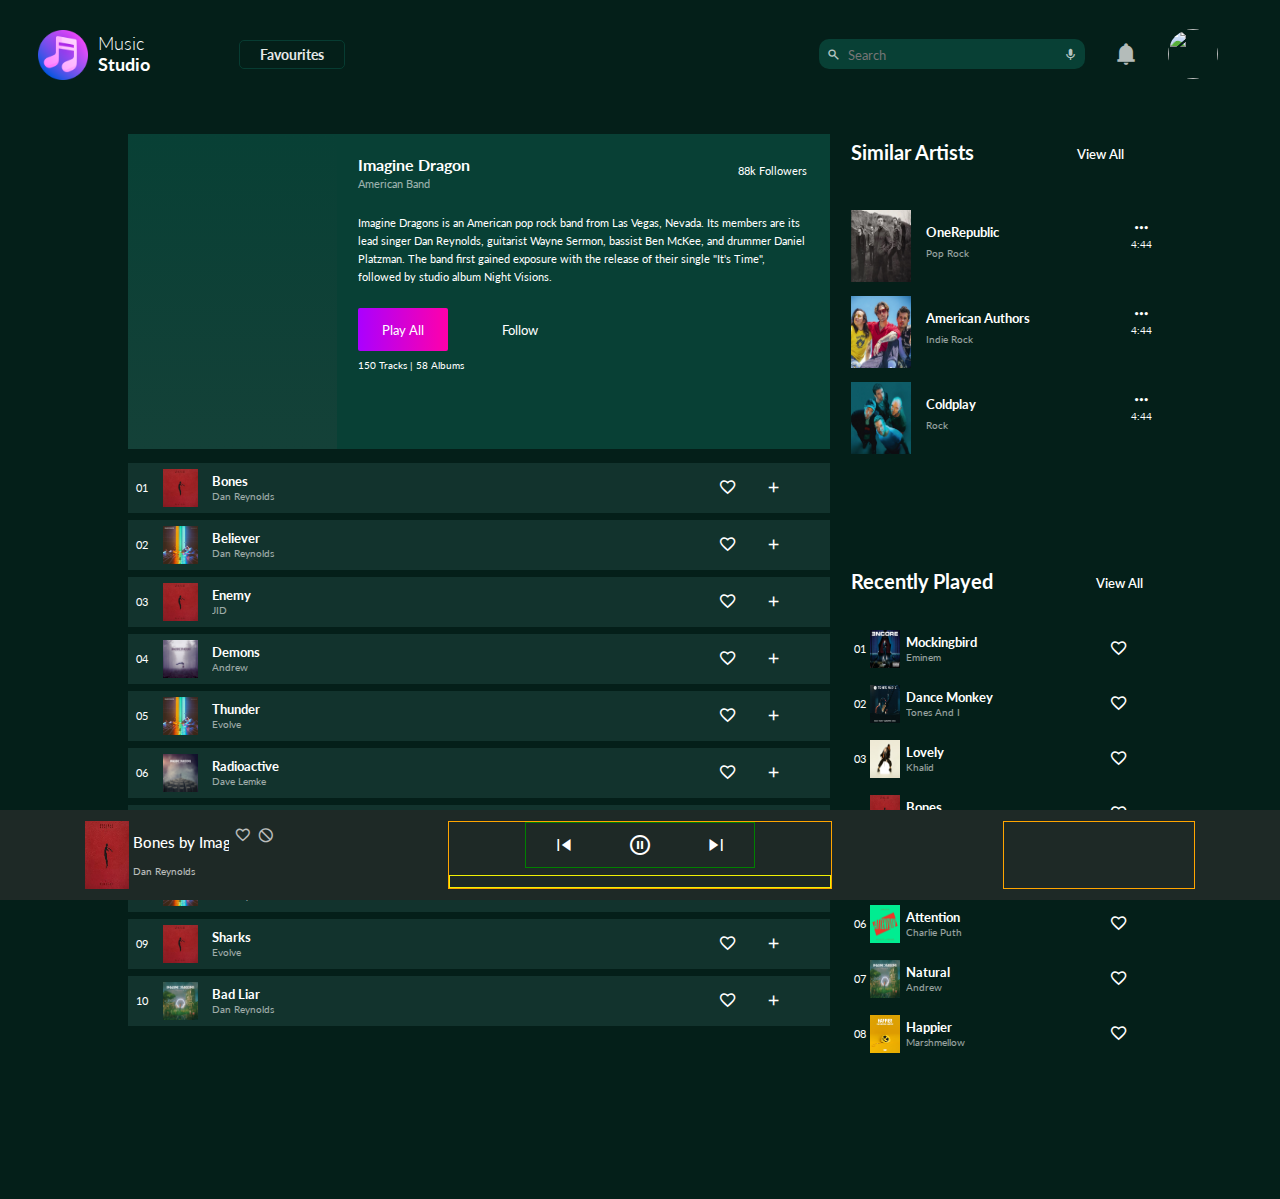
==== playlist.html @ 1388d58a "first commit" ====
<!DOCTYPE html>
<html lang="en">

<head>
  <meta charset="UTF-8" />
  <meta name="viewport" content="width=device-width, initial-scale=1.0" />
  <meta http-equiv="X-UA-Compatible" content="ie=edge" />

  <!-- Font Style -->
  <link rel="preconnect" href="https://fonts.googleapis.com">
  <link rel="preconnect" href="https://fonts.gstatic.com" crossorigin>
  <link href="https://fonts.googleapis.com/css2?family=Lato:wght@100;300;400;700&display=swap" rel="stylesheet">

  <!-- Material icons-->
  <link rel="stylesheet"
    href="https://fonts.googleapis.com/css2?family=Material+Symbols+Outlined:opsz,wght,FILL,GRAD@20..48,100..700,0..1,-50..200" />


  <link rel="stylesheet" href="playlist.css" />
<!-- animation css -->
  <link rel="stylesheet" href="animation.css" />

  <title>Playlist Page</title>
</head>

<body>

  <!-- Header part -->
  <header>

    <!-- left side of header -->
    <div class="left-contain">
      
      <!-- logo and name -->
      <div class="app-identity">
        <div><img src="media/app.png"></div>
        <div class="app-name">
          <div style="font-weight: 300;"> Music </div>
          <div style="font-weight: 700;"> Studio </div>
        </div>
      </div>

      <!-- Favourite tab -->
      <div id="favourites">Favourites</div>

    </div>

    <!-- Right side of header -->
    <div class="right-contain">

      <!-- search bar -->
      <div class="search-box">
        <div><span id="search-icon" class="material-symbols-outlined">search</span></div>

        <div id="input">
          <input type="text" placeholder="Search">
        </div>

        <div><span id="mic" class="material-symbols-outlined">mic</span></div>
      </div>

      <!-- bell icon -->
      <span id="notification" class="material-symbols-outlined">notifications</span>

      <!-- profile pic -->
      <div class="image"><img
          src="https://1fid.com/wp-content/uploads/2022/07/boy-anime-wallpaper-image-for-profile-pic-81.jpg"></div>

    </div>

  </header>

  <!-- Main Container -->
  <div class="container">

    <!-- Main content area -->
    <main>
      
      <!-- Band information banner -->
      <section class="band-info-section">

        <!--Band image-->
        <div id="band-img">
          <!-- <img src="http://surl.li/fgojj" alt="image not found"> -->
        </div>

        <!--about the band text-->
        <div class="band-text-container">
          
          <!--band name and followers-->
          <div class="name-follower">
            
            <!--band name -->
            <div id="name-style">
              <h4>Imagine Dragon</h4>
              <p>American Band</p>
            </div>

            <!--band followers-->
            <div id="follower-count">
              <p>88k Followers</p>
            </div>

          </div>

          <!--paragraph-->
          <div class="para">
            <p>Imagine Dragons is an American pop rock band from Las Vegas, 
              Nevada. Its members are its lead singer Dan Reynolds, guitarist 
              Wayne Sermon, bassist Ben McKee, and drummer Daniel Platzman. The band first gained exposure with the release of their 
              single "It's Time", followed by studio album Night Visions.</p>

          </div>

          <!--play and follow-->
          <div class="play-follow">
            <button>Play All</button>
            <div><span>Follow</span></div>
          </div>

          <!--track count-->
          <div class="track-count">
            150 Tracks | 58 Albums
          </div>

        </div>

      </section>

      <!-- Band song list -->
      <section class="band-song-list">

        <!-- first song row container template-->
        <div class="sigle-song-container">

          <div class="num">01</div>
          <div class="song-cover"><img src="media/bones.jpg" alt=""></div>
          
          <div class="song-name">
            <h4>Bones</h4>
            <p>Dan Reynolds</p>
          </div>

          <div class="icon">
            <span class="material-symbols-outlined">favorite
            </span>

            <span class="material-symbols-outlined">add
            </span>
          </div> 

        </div>

        <!-- 2nd song row container template-->
        <div class="sigle-song-container">

          <div class="num">02</div>
          <div class="song-cover"><img src="media/believer.jpg" alt=""></div>
          
          <div class="song-name">
            <h4>Believer</h4>
            <p>Dan Reynolds</p>
          </div>

          <div class="icon">
            <span class="material-symbols-outlined">favorite
            </span>

            <span class="material-symbols-outlined">add
            </span>
          </div> 

        </div>

        <!-- 3rd song row container template-->
        <div class="sigle-song-container">

          <div class="num">03</div>
          <div class="song-cover"><img src="media/bones.jpg" alt=""></div>
          
          <div class="song-name">
            <h4>Enemy</h4>
            <p>JID</p>
          </div>

          <div class="icon">
            <span class="material-symbols-outlined">favorite
            </span>

            <span class="material-symbols-outlined">add
            </span>
          </div> 

        </div>

        <!-- 4th song row container template-->
        <div class="sigle-song-container">

          <div class="num">04</div>
          <div class="song-cover"><img src="media/demons.jpg" alt=""></div>
          
          <div class="song-name">
            <h4>Demons</h4>
            <p>Andrew</p>
          </div>

          <div class="icon">
            <span class="material-symbols-outlined">favorite
            </span>

            <span class="material-symbols-outlined">add
            </span>
          </div> 

        </div>

        <!-- 5th song row container template-->
        <div class="sigle-song-container">

          <div class="num">05</div>
          <div class="song-cover"><img src="media/believer.jpg" alt=""></div>
          
          <div class="song-name">
            <h4>Thunder</h4>
            <p>Evolve</p>
          </div>

          <div class="icon">
            <span class="material-symbols-outlined">favorite
            </span>

            <span class="material-symbols-outlined">add
            </span>
          </div> 

        </div>

        <!-- 6th song row container template-->
        <div class="sigle-song-container">

          <div class="num">06</div>
          <div class="song-cover"><img src="media/radio.jpg" alt=""></div>
          
          <div class="song-name">
            <h4>Radioactive</h4>
            <p>Dave Lemke</p>
          </div>

          <div class="icon">
            <span class="material-symbols-outlined">favorite
            </span>

            <span class="material-symbols-outlined">add
            </span>
          </div> 

        </div>

        <!-- 7th song row container template-->
        <div class="sigle-song-container">

          <div class="num">07</div>
          <div class="song-cover"><img src="media/bad.jpg" alt=""></div>
          
          <div class="song-name">
            <h4>Natural</h4>
            <p>Andrew</p>
          </div>

          <div class="icon">
            <span class="material-symbols-outlined">favorite
            </span>

            <span class="material-symbols-outlined">add
            </span>
          </div> 

        </div>

        <!-- 8th song row container template-->
        <div class="sigle-song-container">

          <div class="num">08</div>
          <div class="song-cover"><img src="media/believer.jpg" alt=""></div>
          
          <div class="song-name">
            <h4>Whatever It Takes</h4>
            <p>Dan Reynolds</p>
          </div>

          <div class="icon">
            <span class="material-symbols-outlined">favorite
            </span>

            <span class="material-symbols-outlined">add
            </span>
          </div> 

        </div>

        <!-- 9th song row container template-->
        <div class="sigle-song-container">

          <div class="num">09</div>
          <div class="song-cover"><img src="media/bones.jpg" alt=""></div>
          
          <div class="song-name">
            <h4>Sharks</h4>
            <p>Evolve</p>
          </div>

          <div class="icon">
            <span class="material-symbols-outlined">favorite
            </span>

            <span class="material-symbols-outlined">add
            </span>
          </div> 

        </div>

        <!-- 10th song row container template-->
        <div class="sigle-song-container">

          <div class="num">10</div>
          <div class="song-cover"><img src="media/bad.jpg" alt=""></div>
          
          <div class="song-name">
            <h4>Bad Liar</h4>
            <p>Dan Reynolds</p>
          </div>

          <div class="icon">
            <span class="material-symbols-outlined">favorite
            </span>

            <span class="material-symbols-outlined">add
            </span>
          </div> 

        </div>

      </section>

    </main>
    
    <!-- Sidebar -->
    <aside>

      <!-- sidebar top container -->
      <section class="similar-artists-contain">
        
        <!-- this part is taken from text container -->
        <!-- 1st sidebar heading -->
        <div class="name-follower">
            
          <!-- similar artist -->
          <div class="name-style">
            <h2>Similar Artists</h2>
          </div>

          <!--View All text-->
          <div id="follower-count">
            <p>View All</p>
          </div>

        </div>

        <!-- Song list -->
        <div class="sigle-song-container">

          <div class="song-cover"><img src="media/republic.jpg" alt=""></div>
          
          <div class="song-name">
            <h4>OneRepublic</h4>
            <p>Pop Rock</p>
          </div>

          <div class="icon-time">
            <div><span class="material-symbols-outlined">
              more_horiz
              </span></div>

            <div id="duration">4:44</div>
          </div> 

        </div>

        <div class="sigle-song-container">

          <div class="song-cover"><img src="media/american.jpg" alt=""></div>
          
          <div class="song-name">
            <h4>American Authors</h4>
            <p>Indie Rock</p>
          </div>

          <div class="icon-time">
            <div><span class="material-symbols-outlined">
              more_horiz
              </span></div>

            <div id="duration">4:44</div>
          </div> 

        </div>

        <div class="sigle-song-container">

          <div class="song-cover"><img src="media/coldplay.jpg" alt=""></div>
          
          <div class="song-name">
            <h4>Coldplay</h4>
            <p>Rock</p>
          </div>

          <div class="icon-time">
            <div><span class="material-symbols-outlined">
              more_horiz
              </span></div>

            <div id="duration">4:44</div>
          </div> 

        </div>



      </section>

      <!-- side bar lower -->
      <section class="recently-played-contain">
        <!-- this part is taken from text container -->
        <div class="name-follower">
            
          <!-- similar artist -->
          <div class="name-style">
            <h2>Recently Played</h2>
          </div>

          <!--View All text-->
          <div id="follower-count">
            <p>View All</p>
          </div>

        </div>

        <!-- Song list -->
        <!-- 1st song -->
        <div class="sigle-song-container">

          <div class="num">01</div>
          <div class="song-cover"><img src="media/mocking.jpg" alt=""></div>
          
          <div class="song-name">
            <h4>Mockingbird</h4>
            <p>Eminem</p>
          </div>

          <div class="icon">
            <span class="material-symbols-outlined">favorite
            </span>
          </div> 

        </div>

        <!-- 2nd song -->
        <div class="sigle-song-container">

          <div class="num">02</div>
          <div class="song-cover"><img src="media/dance.jpg" alt=""></div>
          
          <div class="song-name">
            <h4>Dance Monkey</h4>
            <p>Tones And I</p>
          </div>

          <div class="icon">
            <span class="material-symbols-outlined">favorite
            </span>
          </div>    

        </div>

        <!-- 3rd song -->
        <div class="sigle-song-container">

          <div class="num">03</div>
          <div class="song-cover"><img src="media/lovely.jpg" alt=""></div>
          
          <div class="song-name">
            <h4>Lovely</h4>
            <p>Khalid</p>
          </div>

          <div class="icon">
            <span class="material-symbols-outlined">favorite
            </span>
          </div>    

        </div>
        <!-- 4th song -->
        <div class="sigle-song-container">

          <div class="num">04</div>
          <div class="song-cover"><img src="media/bones.jpg" alt=""></div>
          
          <div class="song-name">
            <h4>Bones</h4>
            <p>Dan Reynolds</p>
          </div>

          <div class="icon">
            <span class="material-symbols-outlined">favorite
            </span>
          </div>    

        </div>
        <!-- 5th song -->
        <div class="sigle-song-container">

          <div class="num">05</div>
          <div class="song-cover"><img src="media/sunflower.jpg" alt=""></div>
          
          <div class="song-name">
            <h4>Sunflower</h4>
            <p>Post Malone</p>
          </div>

          <div class="icon">
            <span class="material-symbols-outlined">favorite
            </span>
          </div>     

        </div>
        <!-- 6th song -->
        <div class="sigle-song-container">

          <div class="num">06</div>
          <div class="song-cover"><img src="media/attention.jpg" alt=""></div>
          
          <div class="song-name">
            <h4>Attention</h4>
            <p>Charlie Puth</p>
          </div>

          <div class="icon">
            <span class="material-symbols-outlined">favorite
            </span>
          </div>    

        </div>

        <!-- 7th song -->
        <div class="sigle-song-container">

          <div class="num">07</div>
          <div class="song-cover"><img src="media/bad.jpg" alt=""></div>
          
          <div class="song-name">
            <h4>Natural</h4>
            <p>Andrew</p>
          </div>

          <div class="icon">
            <span class="material-symbols-outlined">favorite
            </span>
          </div>    

        </div>

        <!-- 8th song -->
        <div class="sigle-song-container">

          <div class="num">08</div>
          <div class="song-cover"><img src="media/happy.png" alt=""></div>
          
          <div class="song-name">
            <h4>Happier</h4>
            <p>Marshmellow</p>
          </div>

          <div class="icon">
            <span class="material-symbols-outlined">favorite
            </span>
          </div>    

        </div>

      </section>
      
    </aside>

  </div>

  <footer>
    <div class="left-container">
      <!-- image -->
      <div class="foot-image">
        <img src="media/bones.jpg" alt="">
      </div>

      <!-- song name -->
      <div class="foot-songName">
        <h6>Bones by Imagine Dragon</h6>
        <p>Dan Reynolds</p>
      </div>

      <!-- favourite icon -->
      <div class="foot-favIcon">
        <span class="material-symbols-outlined">block</span>
        <span class="material-symbols-outlined">favorite</span>
      </div>

    </div>
    <div class="middle-container">
      <div class="music-control">
        <span class="material-symbols-outlined nextPrev">skip_previous</span>
        <span class="material-symbols-outlined">pause_circle</span>
        <span class="material-symbols-outlined nextPrev">skip_next</span>
      </div>
      <div class="duration-slider">

      </div>
    </div>
    <div class="right-container"></div>
  </footer>


</body>

</html>
---- playlist.css ----
*{
    margin: 0;
    padding: 0;
    box-sizing: border-box;
    font-family: 'Lato', sans-serif;
}

body{
    background-color: var(--BgBlue);
    
}

:root {

/* blue */
    /* --BgBlue: #04101f;
    --FgBlue: #082140;
    --MateBlue: #122133; */

/* teal */
    --BgBlue: #041F19;
    --FgBlue: #084035;
    --MateBlue: #12332D;


    
}

/* header design --------------------------------------------*/

header {
    display: flex;
    height: 12vh;
    width: 100%;
    background-color: var(--BgBlue);
    /* margin-top: 90px; */
    padding: 0 3%;
    position: sticky;
    top:0px;
    z-index: 10;
}

/* Left-side of header */
/* ---------------------------------------------------------------- */


.left-contain {
    height: 100%;
    width: 50%;
    display: flex;
    align-items: center;
}

.app-identity {
    display: flex;
    align-items: center;
}

.app-identity img {
    height: 50px;
    width: 50px;
    margin-right: 10px;
    margin-top:5px;

    animation: zoom-in-zoom-out 1s ease infinite;
}

.app-name {
    color:white;
    font-family: 'Lato', sans-serif;
    font-size: 1.1rem;
    animation: zoom-in-zoom-out 1s ease infinite;
}

#favourites {
    color:white;
    margin-left: 15%;
    font-family: 'Lato', sans-serif;
    font-weight:700;
    font-size: 0.9rem;
    border: solid 1px #084035;
    padding: 5px 20px;
    border-radius: 5px;
    opacity: 0.9;
}

#favourites:hover {
    transform: scale(1.05);
    cursor: pointer;
}

/* Right-side of header */
/* ---------------------------------------------------------------- */

.right-contain {
    height: 100%;
    width: 50%;
    display: flex;
    align-items: center;
    justify-content: flex-end;
    margin-right: 2%;
}

#search-icon:hover {
    cursor: pointer;
    transform: scale(1.5);
    opacity: 1;
}

.search-box{
    height: 30px;
    width: 45%;
    border-radius: 10px;
    background-color: var(--FgBlue);
    display: flex;
    justify-content:space-around;
    align-items: center;
    padding: 3px;
}

#mic:hover {
    transform: scale(1.2);
    cursor: pointer;
    opacity: 1;
    color:rgb(255, 104, 104);
}

.search-box span {
    color:white; 
    opacity: 0.8;
    margin-top: 3px;
}


#input {
    width: 80%;
    height: 80%;
    
}

#input input {
    width: 100%;
    height: 100%;
    border: none;
    outline: none;
    background-color: var(--FgBlue);
    color: white;
    font-family: 'Lato', sans-serif;
    font-weight: 400;
    font-size:smaller;
}

/* Mic icon */
.search-box .material-symbols-outlined {
    font-size: 13px;
    opacity: 0.6;
}

/* Notification icon size*/
.right-contain .material-symbols-outlined {

    opacity: 0.7;
    font-variation-settings:
    'FILL' 1,
    'wght' 1000,
    'GRAD' 0,
    'opsz' 48
}

/* Notification icon */
.right-contain > span {
    color:white;
    margin: 0 5%;
}
/* Notification icon hover */
#notification:hover {
    animation: shake 0.82s cubic-bezier(.36,.07,.19,.97) both;
    backface-visibility: hidden;
    perspective: 1000px;
    cursor: pointer;
}

/* Profile image */
.image {
    height: 50px;
    width: 50px;
}

.image img {
    height: 100%;
    width: 100%;
    border-radius: 50%;
}

/* ******************************************************************** */
/* Container Start*/
/* ---------------------------------------------------------------- */

.container {
    /* background-color: rgb(255, 127, 127); */
    box-sizing: border-box;
    height: 88vh;
    width: 80%;
    margin: 2% 10% 0 10%;
    display: flex;
}

/* ******************************************************************** */
/* Main Content Area Start */
/* ---------------------------------------------------------------- */

main {
    /* background-color: orange; */
    height: 100vh;
    width: 70%;
    margin-right: 1%;
}

/* Band information Banner ------------------------------------------------ */

/* band info section */
.band-info-section {
    background-color: var(--FgBlue);
    height: 35%;
    width: 100%;
    display: flex;
    
}

/* image div */
#band-img {
    height: 100%;
    width: 30%;
    background-size: 100%;
    background-image: linear-gradient( to bottom, transparent, rgba(20, 65, 56, 1) ), url(http://surl.li/fgojj);
}

/* image */
#band-img img{
    height: 100%;
    width: 100%;
}

/* band about section */
.band-text-container {
    /* border: 1px solid red; */
    width: 65%;
    height: 75%;
    margin: 3% 3%  0% 3%;
    color:white;
}

/* band name and followers container*/
.name-follower{
    height: 25%;
    width: 100%;
    display: flex;
}

#name-style{
    height: 100%;
    width: 50%;
}

#name-style p{
    margin-top: 3px;
    font-size: 0.7rem;
    opacity: 0.6;
}
/* follower count */
#follower-count {
    height: 100%;
    width: 50%;
    text-align:right;
    font-size: 0.7rem;
    margin-top:2%;
    margin-right: 2px;
}

.band-text-container .para p {
    font-size: 0.7rem;
    line-height: 18px;
}

/* Play an follow */
.play-follow{
    margin-top: 5%;
    width: 40%;
    height: 18%;
    display: flex;
    align-items: center;
    justify-content: space-between;
}

.play-follow button {
    color:white;
    font-size: 0.8rem;
    width: 50%;
    height: 100%;
    border-radius: 2px;
    border: none;
    background-image: linear-gradient(to right, rgb(170, 0, 255) , rgb(255, 0, 170));
}

.play-follow button:hover {
    cursor: pointer;
    transform: scale(1.1);
}

/* follow word */
.play-follow div {
    font-size: 0.8rem;
    font-weight: 400;
}

.play-follow div:hover {
    font-weight: 600;
    cursor: pointer;
}

.track-count  {
    font-size: 0.65rem;
    margin-top: 0.5rem;
}


/* Band song list ----------------------------------- */


.band-song-list {
    margin-top: 2%;
    height: 63.5%;
    width:100%;
    color:white;
}

/* Container for song row */
.sigle-song-container {
    display: flex;
    width:100%;
    height:50px;
    margin-top: 1%;
    align-items: center;
    justify-content: space-around;
    background-color: var(--MateBlue);
}

/* song count */
.sigle-song-container .num {
    height: 80%;
    width: 2%;
    text-align: center;
    padding-top: 13px;
    font-size: 0.7rem;
}

/* song cover image */
.sigle-song-container .song-cover {
    width:5%;
    height:38px;
}

.sigle-song-container img{
    width:100%;
    height:100%;
}

/* song  title and singer name */
.sigle-song-container .song-name {
    width:70%;
    height:80%;
}

.sigle-song-container h4{
    font-size: 0.8rem;
    margin-top:5px;
}

.sigle-song-container p{
    font-size: 0.6rem;
    margin-top:2px;
}

/* icon */
.sigle-song-container .icon {
    width:15%;
    height:80%;
    display: flex;
    justify-content: space-between;
    padding: 10px 40px 0px 0px;
}

/* reducing size of icon */
.icon .material-symbols-outlined{
    font-size: 1.2rem;
}

/* ******************************************************************** */
/* Main Content Area end */
/* ---------------------------------------------------------------- */

/* ******************************************************************** */
/* Side Bar Start*/
/* ---------------------------------------------------------------- */

aside {
    /* background-color: orange; */
    color:white;
    height: 100vh;
    width: 30%;
    margin-left: 1%;
}

/* ************************************************************* */
/* similar artist container-----------------*/
.similar-artists-contain {
    height: 45%;
    width: 100%;
    margin-top: 2%;
}

.similar-artists-contain .name-follower{
    height: 15%;
}

/* "Similar Artists" and "Recently Played" text size */
.name-follower .name-style h2{
    font-size: 1.6vw;
}

/* view all text style , in this case view all text*/
aside section #follower-count{
    font-size: 0.8rem;
    font-weight: 600;
}

/* similar song list modification of original */
.similar-artists-contain .sigle-song-container {
    height:80px;
    margin-top: 2%;
    justify-content: space-between;
    background-color: transparent;
}

/* song image */
.similar-artists-contain .song-cover {
    width:20%;
    height: 90%;
}

.similar-artists-contain .sigle-song-container img{
    width:100%;
    height:100%;
}

/* song and singer name */
.similar-artists-contain .song-name {
    width:60%;
    height:80%;
}


.similar-artists-contain .sigle-song-container h4{
    font-size: 0.8rem;
    margin:10px 0 8px 0;
}

/* icon style */

.icon-time {
    height: 70%;
    width: 10%;
}

.icon-time .material-symbols-outlined{ 
    font-size: 1.3rem;
    float:right;
}

#duration {
    font-size: 0.6rem;
    float:right;
}



/* ***************************************************** */
/* recently played container-----------------*/
.recently-played-contain .name-follower{
    height: 8%;
}

.recently-played-contain {
    margin-top: 8%;
    height: 70%;
    width:100%;
}

.recently-played-contain .sigle-song-container {
    margin-top: 5px;
    justify-content: space-around;
    background-color: transparent;
}

.recently-played-contain .sigle-song-container .num {
    width: 3%;
    padding-top: 13px;

    font-size: 0.7rem;
}

.recently-played-contain .sigle-song-container .song-cover {
    width:10%;
    height:38px;
}

.recently-played-contain .sigle-song-container .song-name {
    width:65%;
    height:80%;
}

.recently-played-contain .sigle-song-container .icon {
    width:10%;
    height:80%;
    display: flex;
    justify-content: space-between;
}

.recently-played-contain .icon .material-symbols-outlined{
    font-size: 1.2rem;
    
}

/* Singer name light color */
.sigle-song-container p {
    opacity: 0.6;
}


/* ******************************************************************** */
/* footer Bar Start*/
/* ---------------------------------------------------------------- */

footer {
    height: 10vh;
    width: 100vw;
    position: fixed;
    bottom: 0;
    display: flex;
    align-items: center;
    justify-content: space-around;
    background-color: #1e2926;

    z-index: 5;
}


footer .left-container {
    height: 75%;
    width: 15%;
    display: flex;
}

footer .middle-container {
    border: 1px solid orange;
    height: 75%;
    width: 30%;
    display: flex;
    flex-direction: column;
    justify-content: space-between;
    align-items: center;
}

footer .right-container {
    border: 1px solid orange;
    height: 75%;
    width:15%
}

/* ----------------------------------------------------------- */
/* footer left side content */
.foot-image {
    height: 100%;
    width: 25%;
}

/* song cover image */
.foot-image img {
    height: 100%;
    width: 90%;
}

/* song and singer name container */
.foot-songName {
    height: 100%;
    width: calc(100% - 25% - 25%);
    color: white;
    display: flex;
    flex-direction: column;
    justify-content: space-around;
    box-sizing: border-box;
    padding: 4px 0;
}

/* song name */ 
.foot-songName h6 {
    font-size: 15px;
    font-weight: 500;

    white-space: nowrap;
    overflow: hidden;
    text-overflow: clip;
}

/* singer name */
footer .foot-songName p{
    font-size: 10px;
    font-weight: 400;

    white-space: nowrap;
    overflow: hidden;
    text-overflow: clip;
    opacity: 0.7;
}

/* favourite icon container */
footer .foot-favIcon {
    height: 100%;
    width: 25%;
}

/* icon size */
.foot-favIcon .material-symbols-outlined {
    font-size: 110%;
    color: white;
    float: right;
    padding: 5%;
    margin-top: 8%;
    opacity: 0.7;
}

/* ---------------------------------------------------- */
/* footer middle side content */

/* music controls container*/
.middle-container .music-control {
    border: 1px solid green;
    height: 70%;
    width: 60%;
    display: flex;
    justify-content: space-around;
    align-items: center;
    color: white;
}

/* icon style music control */


.middle-container .music-control .material-symbols-outlined.nextPrev {
  font-variation-settings:
  'FILL' 1,
  'wght' 400,
  'GRAD' 0,
  'opsz' 48
}


/* slider style container*/
.middle-container .duration-slider {
    border: 1px solid rgb(241, 241, 5);
    height: 20%;
    width: 100%;
}


/* footer right side content */
---- animation.css ----
@keyframes shake {
    10%, 90% {
      transform: translate3d(-1px, 0, 0);
    }
    
    20%, 80% {
      transform: translate3d(2px, 0, 0);
    }
  
    30%, 50%, 70% {
      transform: translate3d(-4px, 0, 0);
    }
  
    40%, 60% {
      transform: translate3d(4px, 0, 0);
    }
  }


  @keyframes zoom-in-zoom-out {
    0% {
      transform: scale(1, 1);
    }
    50% {
      transform: scale(1.1, 1.1);
    }
    100% {
      transform: scale(1, 1);
    }
  }
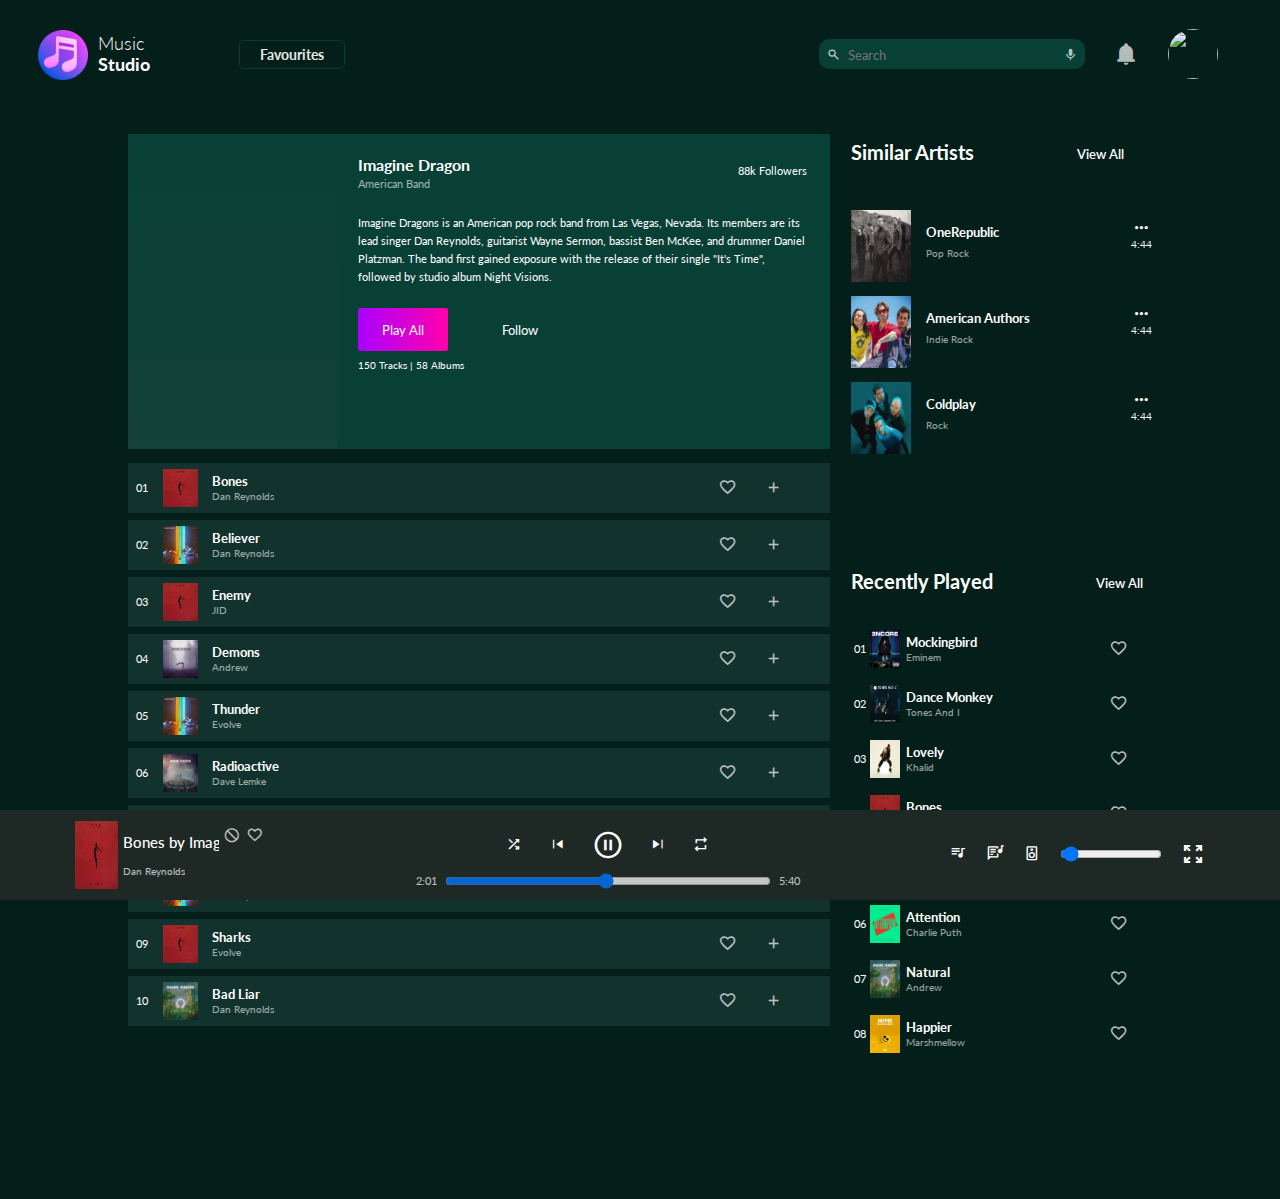
==== commit 7f059bc6: "playlist page completed" ====
--- a/playlist.html
+++ b/playlist.html
@@ -615,15 +615,36 @@
     </div>
     <div class="middle-container">
       <div class="music-control">
-        <span class="material-symbols-outlined nextPrev">skip_previous</span>
-        <span class="material-symbols-outlined">pause_circle</span>
-        <span class="material-symbols-outlined nextPrev">skip_next</span>
+        <span class="material-symbols-outlined reduce-icon-size">shuffle</span>
+        <span class="material-symbols-outlined nextPrev reduce-icon-size">skip_previous</span>
+        <span class="material-symbols-outlined increase-icon-size">pause_circle</span>
+        <span class="material-symbols-outlined nextPrev reduce-icon-size">skip_next</span>
+        <span class="material-symbols-outlined reduce-icon-size">repeat</span>
       </div>
       <div class="duration-slider">
+          <p>2:01</p>
+
+          <div class="slidecontainer">
+            <input type="range" min="1" max="100" value="50" class="slider" id="myRange">
+          </div>   
+            
+          <p>5:40</p>
 
       </div>
     </div>
-    <div class="right-container"></div>
+    <div class="right-container">
+
+      <div><span class="material-symbols-outlined reduce-icon-size">queue_music</span></div>
+      <div><span class="material-symbols-outlined reduce-icon-size">lyrics</span></div>
+      <div><span class="material-symbols-outlined reduce-icon-size">speaker</span></div>
+
+      <div class="slidecontainer-volume">
+        <input type="range" min="1" max="30" value="2" class="slider">
+      </div> 
+
+      <div><span class="material-symbols-outlined">zoom_out_map</span></div>
+
+    </div>
   </footer>
 
 
--- a/playlist.css
+++ b/playlist.css
@@ -224,6 +224,8 @@
     height: 35%;
     width: 100%;
     display: flex;
+
+    overflow: hidden;
     
 }
 
@@ -248,6 +250,7 @@
     height: 75%;
     margin: 3% 3%  0% 3%;
     color:white;
+
 }
 
 /* band name and followers container*/
@@ -392,7 +395,8 @@
 
 /* reducing size of icon */
 .icon .material-symbols-outlined{
-    font-size: 1.2rem;
+    font-size: 120%;
+    opacity: 0.7;
 }
 
 /* ******************************************************************** */
@@ -417,6 +421,9 @@
     height: 45%;
     width: 100%;
     margin-top: 2%;
+
+    white-space: nowrap;
+    overflow: hidden;
 }
 
 .similar-artists-contain .name-follower{
@@ -550,9 +557,9 @@
     align-items: center;
     justify-content: space-around;
     background-color: #1e2926;
-
-    z-index: 5;
-}
+    color: white;
+
+    z-index: 5;}
 
 
 footer .left-container {
@@ -562,7 +569,6 @@
 }
 
 footer .middle-container {
-    border: 1px solid orange;
     height: 75%;
     width: 30%;
     display: flex;
@@ -572,9 +578,12 @@
 }
 
 footer .right-container {
-    border: 1px solid orange;
     height: 75%;
-    width:15%
+    width:20%;
+
+    display: flex;
+    justify-content: space-between;
+    align-items: center;
 }
 
 /* ----------------------------------------------------------- */
@@ -627,13 +636,16 @@
 footer .foot-favIcon {
     height: 100%;
     width: 25%;
+    display: flex;
+    justify-content: flex-end;
+
+    white-space: nowrap;
+    overflow: hidden;
 }
 
 /* icon size */
 .foot-favIcon .material-symbols-outlined {
     font-size: 110%;
-    color: white;
-    float: right;
     padding: 5%;
     margin-top: 8%;
     opacity: 0.7;
@@ -644,19 +656,17 @@
 
 /* music controls container*/
 .middle-container .music-control {
-    border: 1px solid green;
     height: 70%;
     width: 60%;
     display: flex;
     justify-content: space-around;
     align-items: center;
-    color: white;
 }
 
 /* icon style music control */
 
-
-.middle-container .music-control .material-symbols-outlined.nextPrev {
+/* next previous style */
+.music-control .material-symbols-outlined.nextPrev {
   font-variation-settings:
   'FILL' 1,
   'wght' 400,
@@ -664,18 +674,53 @@
   'opsz' 48
 }
 
-
-/* slider style container*/
+/* reduce icon size of music control */
+.reduce-icon-size {
+    font-size: 110%;
+}
+
+/* increase size of pause button */
+.increase-icon-size {
+    font-size: 200%;
+}
+
+
+/* slider and duration time style container*/
 .middle-container .duration-slider {
-    border: 1px solid rgb(241, 241, 5);
     height: 20%;
     width: 100%;
+    display: flex;
+    justify-content: space-between;
+    align-items: center;
+}
+
+/* duration font size */ 
+.duration-slider p {
+    font-size: 70%;
+    opacity: 0.7;
+    padding-bottom: 3px;
+}
+
+/* slider container */
+.slidecontainer{
+    width: 85%;
+}
+
+.slidecontainer input[type="range"] {
+    width: 100%;
+    opacity: 0.8;
 }
 
 
 /* footer right side content */
 
-
+.right-container .slidecontainer-volume { 
+    width: 40%;
+}
+
+.right-container .slidecontainer-volume input {
+    width: 100%;
+}
 
 
 
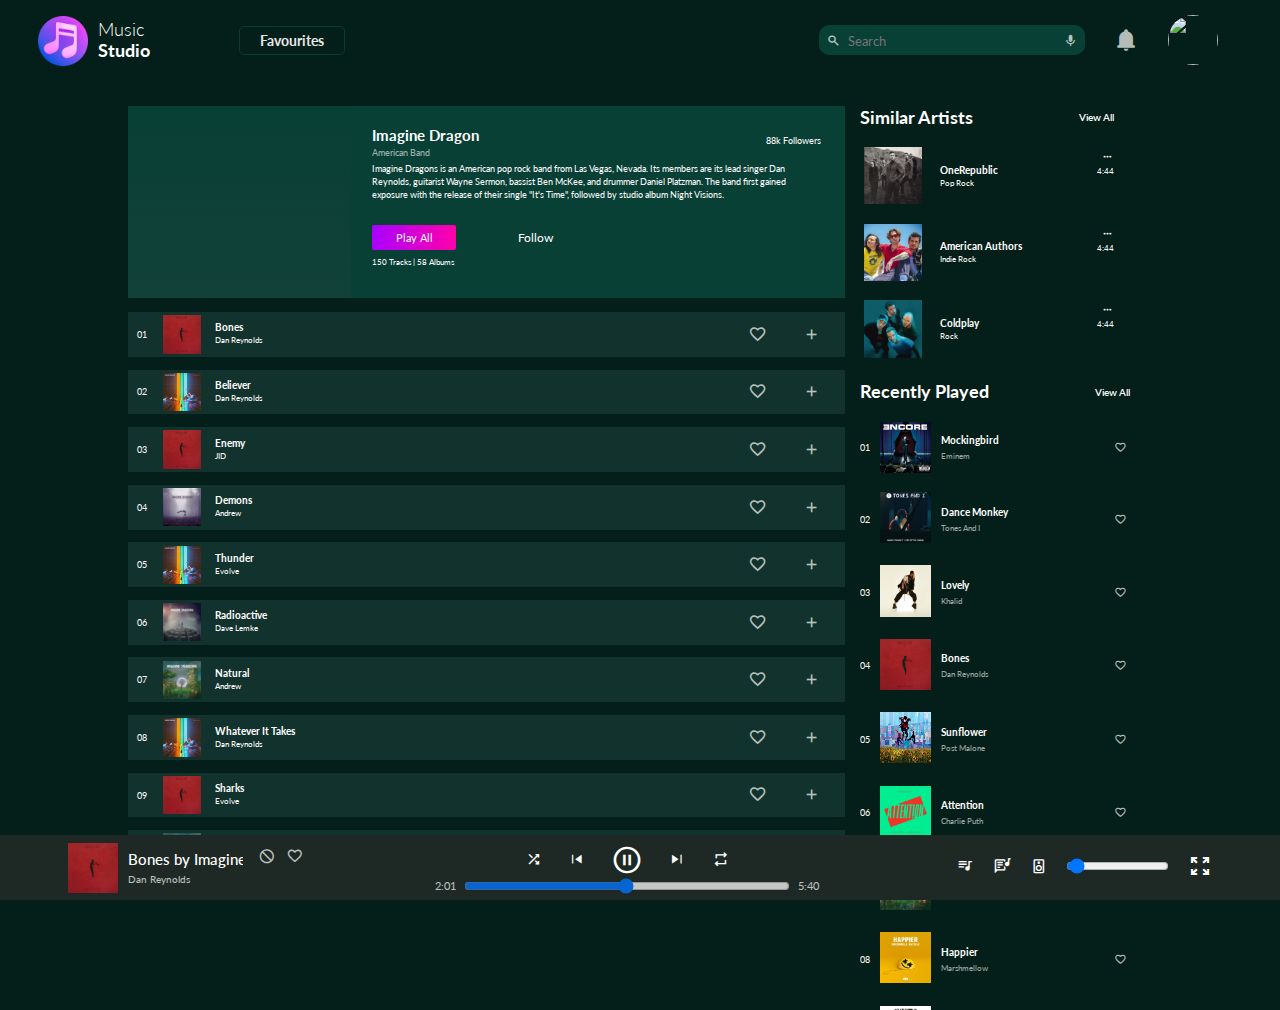
==== commit 3d139b1e: "playlist page responsive" ====
--- a/playlist.html
+++ b/playlist.html
@@ -76,13 +76,11 @@
     <!-- Main content area -->
     <main>
       
-      <!-- Band information banner -->
+      <!-- Band information banner ------------>
       <section class="band-info-section">
 
         <!--Band image-->
-        <div id="band-img">
-          <!-- <img src="http://surl.li/fgojj" alt="image not found"> -->
-        </div>
+        <div id="band-img"></div>
 
         <!--about the band text-->
         <div class="band-text-container">
@@ -127,11 +125,11 @@
 
       </section>
 
-      <!-- Band song list -->
+      <!-- Band song list ------------->
       <section class="band-song-list">
 
         <!-- first song row container template-->
-        <div class="sigle-song-container">
+        <div class="single-song-container">
 
           <div class="num">01</div>
           <div class="song-cover"><img src="media/bones.jpg" alt=""></div>
@@ -152,7 +150,7 @@
         </div>
 
         <!-- 2nd song row container template-->
-        <div class="sigle-song-container">
+        <div class="single-song-container">
 
           <div class="num">02</div>
           <div class="song-cover"><img src="media/believer.jpg" alt=""></div>
@@ -173,7 +171,7 @@
         </div>
 
         <!-- 3rd song row container template-->
-        <div class="sigle-song-container">
+        <div class="single-song-container">
 
           <div class="num">03</div>
           <div class="song-cover"><img src="media/bones.jpg" alt=""></div>
@@ -194,7 +192,7 @@
         </div>
 
         <!-- 4th song row container template-->
-        <div class="sigle-song-container">
+        <div class="single-song-container">
 
           <div class="num">04</div>
           <div class="song-cover"><img src="media/demons.jpg" alt=""></div>
@@ -215,7 +213,7 @@
         </div>
 
         <!-- 5th song row container template-->
-        <div class="sigle-song-container">
+        <div class="single-song-container">
 
           <div class="num">05</div>
           <div class="song-cover"><img src="media/believer.jpg" alt=""></div>
@@ -236,7 +234,7 @@
         </div>
 
         <!-- 6th song row container template-->
-        <div class="sigle-song-container">
+        <div class="single-song-container">
 
           <div class="num">06</div>
           <div class="song-cover"><img src="media/radio.jpg" alt=""></div>
@@ -257,7 +255,7 @@
         </div>
 
         <!-- 7th song row container template-->
-        <div class="sigle-song-container">
+        <div class="single-song-container">
 
           <div class="num">07</div>
           <div class="song-cover"><img src="media/bad.jpg" alt=""></div>
@@ -278,7 +276,7 @@
         </div>
 
         <!-- 8th song row container template-->
-        <div class="sigle-song-container">
+        <div class="single-song-container">
 
           <div class="num">08</div>
           <div class="song-cover"><img src="media/believer.jpg" alt=""></div>
@@ -299,7 +297,7 @@
         </div>
 
         <!-- 9th song row container template-->
-        <div class="sigle-song-container">
+        <div class="single-song-container">
 
           <div class="num">09</div>
           <div class="song-cover"><img src="media/bones.jpg" alt=""></div>
@@ -320,7 +318,7 @@
         </div>
 
         <!-- 10th song row container template-->
-        <div class="sigle-song-container">
+        <div class="single-song-container">
 
           <div class="num">10</div>
           <div class="song-cover"><img src="media/bad.jpg" alt=""></div>
@@ -367,7 +365,7 @@
         </div>
 
         <!-- Song list -->
-        <div class="sigle-song-container">
+        <div class="single-song-container">
 
           <div class="song-cover"><img src="media/republic.jpg" alt=""></div>
           
@@ -386,7 +384,7 @@
 
         </div>
 
-        <div class="sigle-song-container">
+        <div class="single-song-container">
 
           <div class="song-cover"><img src="media/american.jpg" alt=""></div>
           
@@ -405,7 +403,7 @@
 
         </div>
 
-        <div class="sigle-song-container">
+        <div class="single-song-container">
 
           <div class="song-cover"><img src="media/coldplay.jpg" alt=""></div>
           
@@ -447,10 +445,10 @@
 
         <!-- Song list -->
         <!-- 1st song -->
-        <div class="sigle-song-container">
+        <div class="recent-song-container">
 
           <div class="num">01</div>
-          <div class="song-cover"><img src="media/mocking.jpg" alt=""></div>
+          <img src="media/mocking.jpg" alt="">
           
           <div class="song-name">
             <h4>Mockingbird</h4>
@@ -465,7 +463,7 @@
         </div>
 
         <!-- 2nd song -->
-        <div class="sigle-song-container">
+        <div class="recent-song-container">
 
           <div class="num">02</div>
           <div class="song-cover"><img src="media/dance.jpg" alt=""></div>
@@ -483,7 +481,7 @@
         </div>
 
         <!-- 3rd song -->
-        <div class="sigle-song-container">
+        <div class="recent-song-container">
 
           <div class="num">03</div>
           <div class="song-cover"><img src="media/lovely.jpg" alt=""></div>
@@ -500,7 +498,7 @@
 
         </div>
         <!-- 4th song -->
-        <div class="sigle-song-container">
+        <div class="recent-song-container">
 
           <div class="num">04</div>
           <div class="song-cover"><img src="media/bones.jpg" alt=""></div>
@@ -517,7 +515,7 @@
 
         </div>
         <!-- 5th song -->
-        <div class="sigle-song-container">
+        <div class="recent-song-container">
 
           <div class="num">05</div>
           <div class="song-cover"><img src="media/sunflower.jpg" alt=""></div>
@@ -534,7 +532,7 @@
 
         </div>
         <!-- 6th song -->
-        <div class="sigle-song-container">
+        <div class="recent-song-container">
 
           <div class="num">06</div>
           <div class="song-cover"><img src="media/attention.jpg" alt=""></div>
@@ -552,7 +550,7 @@
         </div>
 
         <!-- 7th song -->
-        <div class="sigle-song-container">
+        <div class="recent-song-container">
 
           <div class="num">07</div>
           <div class="song-cover"><img src="media/bad.jpg" alt=""></div>
@@ -570,7 +568,7 @@
         </div>
 
         <!-- 8th song -->
-        <div class="sigle-song-container">
+        <div class="recent-song-container">
 
           <div class="num">08</div>
           <div class="song-cover"><img src="media/happy.png" alt=""></div>
@@ -587,6 +585,24 @@
 
         </div>
 
+        <!-- 9th song -->
+        <div class="recent-song-container">
+
+          <div class="num">09</div>
+          <div class="song-cover"><img src="media/latest english/qurantine clean.jpg" alt=""></div>
+          
+          <div class="song-name">
+            <h4>Quarantine</h4>
+            <p>Melis</p>
+          </div>
+
+          <div class="icon">
+            <span class="material-symbols-outlined">favorite
+            </span>
+          </div>    
+
+        </div>
+        
       </section>
       
     </aside>
--- a/playlist.css
+++ b/playlist.css
@@ -30,10 +30,9 @@
 
 header {
     display: flex;
-    height: 12vh;
+    height: 80px;
     width: 100%;
     background-color: var(--BgBlue);
-    /* margin-top: 90px; */
     padding: 0 3%;
     position: sticky;
     top:0px;
@@ -199,8 +198,8 @@
 .container {
     /* background-color: rgb(255, 127, 127); */
     box-sizing: border-box;
-    height: 88vh;
-    width: 80%;
+    height: auto;
+    width: auto;
     margin: 2% 10% 0 10%;
     display: flex;
 }
@@ -211,9 +210,11 @@
 
 main {
     /* background-color: orange; */
-    height: 100vh;
+    height: auto;
     width: 70%;
     margin-right: 1%;
+    overflow: scroll;
+    
 }
 
 /* Band information Banner ------------------------------------------------ */
@@ -221,7 +222,7 @@
 /* band info section */
 .band-info-section {
     background-color: var(--FgBlue);
-    height: 35%;
+    height: 15vw;
     width: 100%;
     display: flex;
 
@@ -231,16 +232,10 @@
 
 /* image div */
 #band-img {
-    height: 100%;
-    width: 30%;
+    height: 18vw;
+    width: 18vw;
     background-size: 100%;
     background-image: linear-gradient( to bottom, transparent, rgba(20, 65, 56, 1) ), url(http://surl.li/fgojj);
-}
-
-/* image */
-#band-img img{
-    height: 100%;
-    width: 100%;
 }
 
 /* band about section */
@@ -248,7 +243,7 @@
     /* border: 1px solid red; */
     width: 65%;
     height: 75%;
-    margin: 3% 3%  0% 3%;
+    margin: 20px 3%  0% 3%;
     color:white;
 
 }
@@ -267,22 +262,27 @@
 
 #name-style p{
     margin-top: 3px;
-    font-size: 0.7rem;
+    font-size: 0.7vw;
     opacity: 0.6;
+}
+
+#name-style h4{
+    font-size: 1.2vw;
 }
 /* follower count */
 #follower-count {
     height: 100%;
     width: 50%;
     text-align:right;
-    font-size: 0.7rem;
+    font-size: 0.7vw;
     margin-top:2%;
     margin-right: 2px;
 }
 
 .band-text-container .para p {
-    font-size: 0.7rem;
-    line-height: 18px;
+    font-size: 0.7vw;
+    line-height: 1.05vw;
+    font-weight: 400;
 }
 
 /* Play an follow */
@@ -297,9 +297,9 @@
 
 .play-follow button {
     color:white;
-    font-size: 0.8rem;
-    width: 50%;
-    height: 100%;
+    font-size: 0.85vw;
+    width: 6.5vw;
+    height: 2vw;
     border-radius: 2px;
     border: none;
     background-image: linear-gradient(to right, rgb(170, 0, 255) , rgb(255, 0, 170));
@@ -312,7 +312,7 @@
 
 /* follow word */
 .play-follow div {
-    font-size: 0.8rem;
+    font-size: 0.9vw;
     font-weight: 400;
 }
 
@@ -322,8 +322,8 @@
 }
 
 .track-count  {
-    font-size: 0.65rem;
-    margin-top: 0.5rem;
+    font-size: 0.65vw;
+    margin-top: 0.5vw;
 }
 
 
@@ -332,70 +332,66 @@
 
 .band-song-list {
     margin-top: 2%;
-    height: 63.5%;
+    height: auto;
     width:100%;
     color:white;
 }
 
 /* Container for song row */
-.sigle-song-container {
+.single-song-container {
     display: flex;
     width:100%;
-    height:50px;
-    margin-top: 1%;
+    height: 3.5vw;
+    margin-top: 1vw;
     align-items: center;
     justify-content: space-around;
     background-color: var(--MateBlue);
 }
 
 /* song count */
-.sigle-song-container .num {
-    height: 80%;
+.single-song-container .num {
     width: 2%;
     text-align: center;
-    padding-top: 13px;
-    font-size: 0.7rem;
+    font-size: 0.7vw;
 }
 
 /* song cover image */
-.sigle-song-container .song-cover {
-    width:5%;
-    height:38px;
-}
-
-.sigle-song-container img{
+.single-song-container .song-cover {
+    width:3vw;
+    height:3vw;
+}
+
+.single-song-container img{
     width:100%;
     height:100%;
 }
 
 /* song  title and singer name */
-.sigle-song-container .song-name {
+.single-song-container .song-name {
     width:70%;
     height:80%;
 }
 
-.sigle-song-container h4{
-    font-size: 0.8rem;
+.single-song-container h4{
+    font-size: 0.8vw;
     margin-top:5px;
 }
 
-.sigle-song-container p{
-    font-size: 0.6rem;
+.single-song-container p{
+    font-size: 0.6vw;
     margin-top:2px;
 }
 
 /* icon */
-.sigle-song-container .icon {
+.single-song-container .icon {
     width:15%;
-    height:80%;
-    display: flex;
-    justify-content: space-between;
-    padding: 10px 40px 0px 0px;
+    display: flex;
+    justify-content: space-around;
 }
 
 /* reducing size of icon */
 .icon .material-symbols-outlined{
-    font-size: 120%;
+    font-size: 1.5vw;
     opacity: 0.7;
 }
 
@@ -410,136 +406,146 @@
 aside {
     /* background-color: orange; */
     color:white;
-    height: 100vh;
-    width: 30%;
-    margin-left: 1%;
+    height: auto;
+    width: 22vw;
+    margin-left: 5px;
+
+    overflow: scroll;
 }
 
 /* ************************************************************* */
 /* similar artist container-----------------*/
 .similar-artists-contain {
-    height: 45%;
-    width: 100%;
-    margin-top: 2%;
-
-    white-space: nowrap;
-    overflow: hidden;
+    height: auto;
+    width: 100%;
+
+    /* white-space: nowrap;
+    overflow: scroll; */
 }
 
 .similar-artists-contain .name-follower{
-    height: 15%;
+    height: auto;
+    margin-bottom: 10px;
 }
 
 /* "Similar Artists" and "Recently Played" text size */
 .name-follower .name-style h2{
-    font-size: 1.6vw;
+    font-size: 1.4vw;
 }
 
 /* view all text style , in this case view all text*/
 aside section #follower-count{
-    font-size: 0.8rem;
+    font-size: 0.8vw;
     font-weight: 600;
 }
 
 /* similar song list modification of original */
-.similar-artists-contain .sigle-song-container {
-    height:80px;
-    margin-top: 2%;
-    justify-content: space-between;
+.similar-artists-contain .single-song-container {
+    height:auto;
     background-color: transparent;
+    position: relative;
+    margin-top: 1.5vw
+
 }
 
 /* song image */
 .similar-artists-contain .song-cover {
-    width:20%;
-    height: 90%;
-}
-
-.similar-artists-contain .sigle-song-container img{
-    width:100%;
-    height:100%;
+    width:4.5vw;
+    height:4.5vw;
+    margin-right: 10px;
+}
+
+.similar-artists-contain .single-song-container img{
+    width:4.5vw;
+    height:4.5vw;
 }
 
 /* song and singer name */
-.similar-artists-contain .song-name {
-    width:60%;
-    height:80%;
-}
-
-
-.similar-artists-contain .sigle-song-container h4{
-    font-size: 0.8rem;
-    margin:10px 0 8px 0;
+
+aside .single-song-container h4{
+    font-size: 0.8vw;
+    margin: 0;
 }
 
 /* icon style */
 
-.icon-time {
-    height: 70%;
-    width: 10%;
-}
-
 .icon-time .material-symbols-outlined{ 
-    font-size: 1.3rem;
-    float:right;
-}
-
+    font-size: 1vw;
+    
+}
+
+aside .icon-time{
+    display: flex;
+    align-items: flex-end;
+    flex-direction: column;
+}
 #duration {
-    font-size: 0.6rem;
-    float:right;
-}
-
+    font-size: 0.6vw;
+}
+
+.single-song-container .icon-time{
+    position: absolute;
+    top:0px;
+    right: 28px;
+}
 
 
 /* ***************************************************** */
 /* recently played container-----------------*/
-.recently-played-contain .name-follower{
-    height: 8%;
-}
-
 .recently-played-contain {
     margin-top: 8%;
-    height: 70%;
+    height: 70vh;
     width:100%;
-}
-
-.recently-played-contain .sigle-song-container {
+    overflow: scroll;
+}
+
+.recently-played-contain .name-follower{
+    height: auto; 
+}
+
+.recently-played-contain .recent-song-container {
+    margin-top: 1.5vw;
+    height: auto;
+
+    display: flex;
+    align-items: center;
+    
+    background-color: transparent;
+    position: relative;
+}
+
+.recently-played-contain .recent-song-container .num {
+    font-size: 0.7vw;
+    margin-right: 10px;
+}
+
+.recent-song-container .song-name h4 {
+    font-size: 0.8vw;
+}
+
+.recent-song-container .song-name p {
+    font-size: 0.6vw;
     margin-top: 5px;
-    justify-content: space-around;
-    background-color: transparent;
-}
-
-.recently-played-contain .sigle-song-container .num {
-    width: 3%;
-    padding-top: 13px;
-
-    font-size: 0.7rem;
-}
-
-.recently-played-contain .sigle-song-container .song-cover {
-    width:10%;
-    height:38px;
-}
-
-.recently-played-contain .sigle-song-container .song-name {
-    width:65%;
-    height:80%;
-}
-
-.recently-played-contain .sigle-song-container .icon {
-    width:10%;
-    height:80%;
-    display: flex;
-    justify-content: space-between;
+    
+}
+
+.recently-played-contain .recent-song-container img {
+    width:4vw;
+    height:4vw;
+    margin-right: 10px;
+}
+
+.recently-played-contain .recent-song-container .icon {
+    position: absolute;
+    right: 15px;
 }
 
 .recently-played-contain .icon .material-symbols-outlined{
-    font-size: 1.2rem;
-    
+    font-size: 1vw; 
 }
 
 /* Singer name light color */
-.sigle-song-container p {
+.recent-song-container p {
     opacity: 0.6;
 }
 
@@ -549,7 +555,7 @@
 /* ---------------------------------------------------------------- */
 
 footer {
-    height: 10vh;
+    height: 65px;
     width: 100vw;
     position: fixed;
     bottom: 0;
@@ -559,12 +565,13 @@
     background-color: #1e2926;
     color: white;
 
-    z-index: 5;}
+    z-index: 5;
+}
 
 
 footer .left-container {
     height: 75%;
-    width: 15%;
+    width: 18%;
     display: flex;
 }
 
@@ -588,15 +595,12 @@
 
 /* ----------------------------------------------------------- */
 /* footer left side content */
-.foot-image {
-    height: 100%;
-    width: 25%;
-}
 
 /* song cover image */
 .foot-image img {
-    height: 100%;
-    width: 90%;
+    height: 50px;
+    width: 50px;
+    margin-right: 10px;
 }
 
 /* song and singer name container */
@@ -639,14 +643,13 @@
     display: flex;
     justify-content: flex-end;
 
-    white-space: nowrap;
-    overflow: hidden;
+    margin-left: 10px;
 }
 
 /* icon size */
 .foot-favIcon .material-symbols-outlined {
     font-size: 110%;
-    padding: 5%;
+    padding: 0 5px;
     margin-top: 8%;
     opacity: 0.7;
 }
--- a/animation.css
+++ b/animation.css
@@ -1,30 +1,59 @@
  @keyframes shake {
-    10%, 90% {
-      transform: translate3d(-1px, 0, 0);
-    }
-    
-    20%, 80% {
-      transform: translate3d(2px, 0, 0);
-    }
-  
-    30%, 50%, 70% {
-      transform: translate3d(-4px, 0, 0);
-    }
-  
-    40%, 60% {
-      transform: translate3d(4px, 0, 0);
-    }
+
+   10%,
+   90% {
+     transform: translate3d(-1px, 0, 0);
+   }
+
+   20%,
+   80% {
+     transform: translate3d(2px, 0, 0);
+   }
+
+   30%,
+   50%,
+   70% {
+     transform: translate3d(-4px, 0, 0);
+   }
+
+   40%,
+   60% {
+     transform: translate3d(4px, 0, 0);
+   }
+ }
+
+
+ @keyframes zoom-in-zoom-out {
+   0% {
+     transform: scale(1, 1);
+   }
+
+   50% {
+     transform: scale(1.1, 1.1);
+   }
+
+   100% {
+     transform: scale(1, 1);
+   }
+ }
+
+ @keyframes zoom-in {
+  from {
+    transform: scale(1, 1);
   }
 
+  to{
+    transform: scale(1.4, 1.4);
+  }
+}
 
-  @keyframes zoom-in-zoom-out {
-    0% {
-      transform: scale(1, 1);
-    }
-    50% {
-      transform: scale(1.1, 1.1);
-    }
-    100% {
-      transform: scale(1, 1);
-    }
-  }+
+ @keyframes spin {
+   from {
+     transform: rotate(0deg);
+   }
+
+   to {
+     transform: rotate(360deg);
+   }
+ }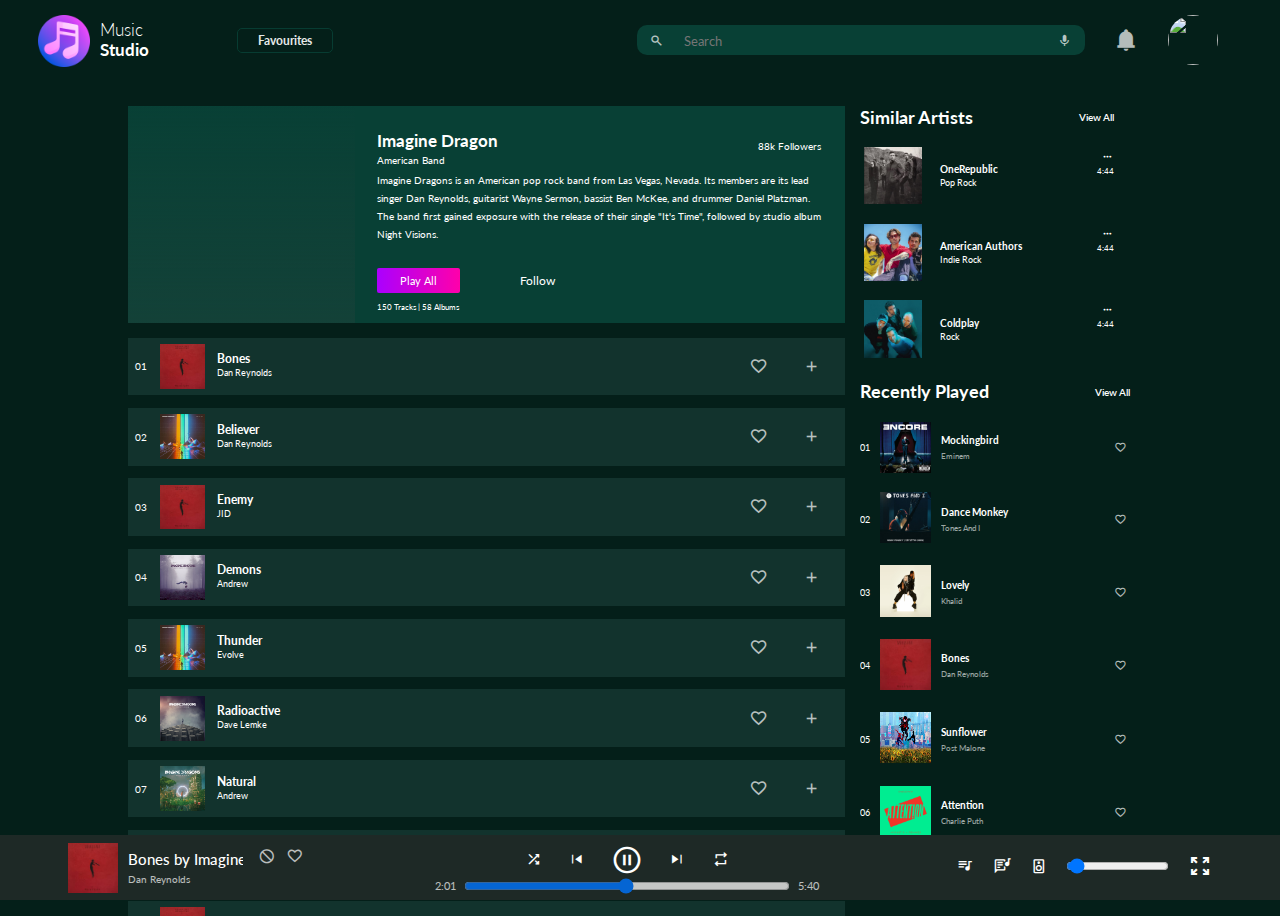
==== commit 19d042c8: "song list modification" ====
--- a/playlist.html
+++ b/playlist.html
@@ -125,7 +125,7 @@
 
       </section>
 
-      <!-- Band song list ------------->
+      <!-- Band song list section------------->
       <section class="band-song-list">
 
         <!-- first song row container template-->
@@ -326,6 +326,91 @@
           <div class="song-name">
             <h4>Bad Liar</h4>
             <p>Dan Reynolds</p>
+          </div>
+
+          <div class="icon">
+            <span class="material-symbols-outlined">favorite
+            </span>
+
+            <span class="material-symbols-outlined">add
+            </span>
+          </div> 
+
+        </div>
+
+
+        <!-- 11 song row container template-->
+        <div class="single-song-container">
+
+          <div class="num">11</div>
+          <div class="song-cover"><img src="media/bones.jpg" alt=""></div>
+          
+          <div class="song-name">
+            <h4>Bones</h4>
+            <p>Dan Reynolds</p>
+          </div>
+
+          <div class="icon">
+            <span class="material-symbols-outlined">favorite
+            </span>
+
+            <span class="material-symbols-outlined">add
+            </span>
+          </div> 
+
+        </div>
+
+        <!-- 12 song row container template-->
+        <div class="single-song-container">
+
+          <div class="num">12</div>
+          <div class="song-cover"><img src="media/believer.jpg" alt=""></div>
+          
+          <div class="song-name">
+            <h4>Believer</h4>
+            <p>Dan Reynolds</p>
+          </div>
+
+          <div class="icon">
+            <span class="material-symbols-outlined">favorite
+            </span>
+
+            <span class="material-symbols-outlined">add
+            </span>
+          </div> 
+
+        </div>
+
+        <!-- 13 song row container template-->
+        <div class="single-song-container">
+
+          <div class="num">13</div>
+          <div class="song-cover"><img src="media/bones.jpg" alt=""></div>
+          
+          <div class="song-name">
+            <h4>Enemy</h4>
+            <p>JID</p>
+          </div>
+
+          <div class="icon">
+            <span class="material-symbols-outlined">favorite
+            </span>
+
+            <span class="material-symbols-outlined">add
+            </span>
+          </div> 
+
+        </div>
+
+        <!-- 14th song row container template-->
+        <div class="single-song-container">
+
+          <div class="num">14</div>
+          <div class="song-cover"><img src="media/demons.jpg" alt=""></div>
+          
+          <div class="song-name">
+            <h4>Demons</h4>
+            <p>Andrew</p>
           </div>
 
           <div class="icon">
@@ -384,6 +469,8 @@
 
         </div>
 
+        <!-- *********************** -->
+
         <div class="single-song-container">
 
           <div class="song-cover"><img src="media/american.jpg" alt=""></div>
@@ -402,7 +489,8 @@
           </div> 
 
         </div>
-
+        
+        <!-- *********************** -->
         <div class="single-song-container">
 
           <div class="song-cover"><img src="media/coldplay.jpg" alt=""></div>
@@ -422,11 +510,9 @@
 
         </div>
 
-
-
       </section>
 
-      <!-- side bar lower -->
+      <!-- side bar lower ----------------------------------->
       <section class="recently-played-contain">
         <!-- this part is taken from text container -->
         <div class="name-follower">
@@ -549,59 +635,6 @@
 
         </div>
 
-        <!-- 7th song -->
-        <div class="recent-song-container">
-
-          <div class="num">07</div>
-          <div class="song-cover"><img src="media/bad.jpg" alt=""></div>
-          
-          <div class="song-name">
-            <h4>Natural</h4>
-            <p>Andrew</p>
-          </div>
-
-          <div class="icon">
-            <span class="material-symbols-outlined">favorite
-            </span>
-          </div>    
-
-        </div>
-
-        <!-- 8th song -->
-        <div class="recent-song-container">
-
-          <div class="num">08</div>
-          <div class="song-cover"><img src="media/happy.png" alt=""></div>
-          
-          <div class="song-name">
-            <h4>Happier</h4>
-            <p>Marshmellow</p>
-          </div>
-
-          <div class="icon">
-            <span class="material-symbols-outlined">favorite
-            </span>
-          </div>    
-
-        </div>
-
-        <!-- 9th song -->
-        <div class="recent-song-container">
-
-          <div class="num">09</div>
-          <div class="song-cover"><img src="media/latest english/qurantine clean.jpg" alt=""></div>
-          
-          <div class="song-name">
-            <h4>Quarantine</h4>
-            <p>Melis</p>
-          </div>
-
-          <div class="icon">
-            <span class="material-symbols-outlined">favorite
-            </span>
-          </div>    
-
-        </div>
         
       </section>
       
--- a/playlist.css
+++ b/playlist.css
@@ -7,6 +7,7 @@
 
 body{
     background-color: var(--BgBlue);
+    /* min-width: 300px; */
     
 }
 
@@ -56,8 +57,8 @@
 }
 
 .app-identity img {
-    height: 50px;
-    width: 50px;
+    height: 4vw;
+    width: 4vw;
     margin-right: 10px;
     margin-top:5px;
 
@@ -67,7 +68,7 @@
 .app-name {
     color:white;
     font-family: 'Lato', sans-serif;
-    font-size: 1.1rem;
+    font-size: 1.3vw;
     animation: zoom-in-zoom-out 1s ease infinite;
 }
 
@@ -76,7 +77,7 @@
     margin-left: 15%;
     font-family: 'Lato', sans-serif;
     font-weight:700;
-    font-size: 0.9rem;
+    font-size: 0.9vw;
     border: solid 1px #084035;
     padding: 5px 20px;
     border-radius: 5px;
@@ -108,7 +109,7 @@
 
 .search-box{
     height: 30px;
-    width: 45%;
+    width: 35vw;
     border-radius: 10px;
     background-color: var(--FgBlue);
     display: flex;
@@ -210,7 +211,7 @@
 
 main {
     /* background-color: orange; */
-    height: auto;
+    height: 90vh;
     width: 70%;
     margin-right: 1%;
     overflow: scroll;
@@ -222,7 +223,7 @@
 /* band info section */
 .band-info-section {
     background-color: var(--FgBlue);
-    height: 15vw;
+    height: 17vw;
     width: 100%;
     display: flex;
 
@@ -232,8 +233,8 @@
 
 /* image div */
 #band-img {
-    height: 18vw;
-    width: 18vw;
+    height: 18.5vw;
+    width: 18.5vw;
     background-size: 100%;
     background-image: linear-gradient( to bottom, transparent, rgba(20, 65, 56, 1) ), url(http://surl.li/fgojj);
 }
@@ -243,7 +244,7 @@
     /* border: 1px solid red; */
     width: 65%;
     height: 75%;
-    margin: 20px 3%  0% 3%;
+    margin: 2vw 3%  0% 3%;
     color:white;
 
 }
@@ -262,26 +263,26 @@
 
 #name-style p{
     margin-top: 3px;
-    font-size: 0.7vw;
-    opacity: 0.6;
+    font-size: 0.8vw;
+    opacity: 0.;
 }
 
 #name-style h4{
-    font-size: 1.2vw;
+    font-size: 1.3vw;
 }
 /* follower count */
 #follower-count {
     height: 100%;
     width: 50%;
     text-align:right;
-    font-size: 0.7vw;
+    font-size: 0.8vw;
     margin-top:2%;
     margin-right: 2px;
 }
 
 .band-text-container .para p {
-    font-size: 0.7vw;
-    line-height: 1.05vw;
+    font-size: 0.77vw;
+    line-height: 1.4vw;
     font-weight: 400;
 }
 
@@ -327,8 +328,7 @@
 }
 
 
-/* Band song list ----------------------------------- */
-
+/* Band song list section ----------------------------------- */
 
 .band-song-list {
     margin-top: 2%;
@@ -341,7 +341,7 @@
 .single-song-container {
     display: flex;
     width:100%;
-    height: 3.5vw;
+    height: 4.5vw;
     margin-top: 1vw;
     align-items: center;
     justify-content: space-around;
@@ -352,13 +352,13 @@
 .single-song-container .num {
     width: 2%;
     text-align: center;
-    font-size: 0.7vw;
+    font-size: 0.8vw;
 }
 
 /* song cover image */
 .single-song-container .song-cover {
-    width:3vw;
-    height:3vw;
+    width:3.5vw;
+    height:3.5vw;
 }
 
 .single-song-container img{
@@ -373,12 +373,12 @@
 }
 
 .single-song-container h4{
-    font-size: 0.8vw;
-    margin-top:5px;
+    font-size: 0.9vw;
+    margin-top:0.7vw;
 }
 
 .single-song-container p{
-    font-size: 0.6vw;
+    font-size: 0.7vw;
     margin-top:2px;
 }
 
@@ -395,6 +395,11 @@
     opacity: 0.7;
 }
 
+.band-song-list .single-song-container:hover {
+    cursor: pointer;
+    background-color: var(--FgBlue);
+}
+
 /* ******************************************************************** */
 /* Main Content Area end */
 /* ---------------------------------------------------------------- */
@@ -406,7 +411,7 @@
 aside {
     /* background-color: orange; */
     color:white;
-    height: auto;
+    height: 90vh;
     width: 22vw;
     margin-left: 5px;
 
@@ -490,13 +495,18 @@
 }
 
 
+.similar-artists-contain .single-song-container:hover {
+    cursor: pointer;
+    background-color:#062b23
+}
+
+
 /* ***************************************************** */
 /* recently played container-----------------*/
 .recently-played-contain {
     margin-top: 8%;
     height: 70vh;
     width:100%;
-    overflow: scroll;
 }
 
 .recently-played-contain .name-follower{
@@ -547,6 +557,11 @@
 /* Singer name light color */
 .recent-song-container p {
     opacity: 0.6;
+}
+
+.recently-played-contain .recent-song-container:hover {
+    cursor: pointer;
+    background-color:#062b23
 }
 
 
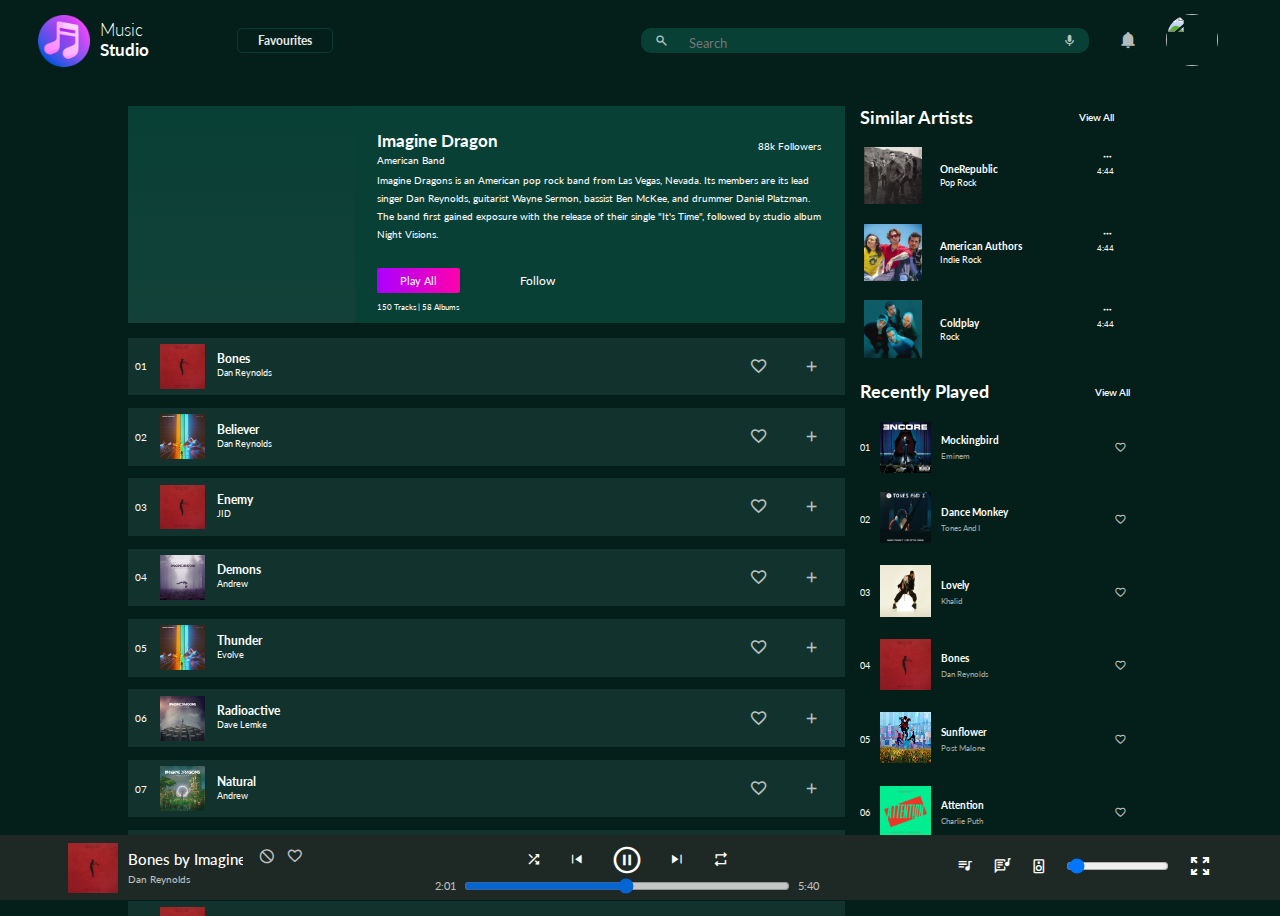
==== commit e3aa22ed: "media query added in playlist page for header foot" ====
--- a/playlist.html
+++ b/playlist.html
@@ -19,6 +19,8 @@
   <link rel="stylesheet" href="playlist.css" />
 <!-- animation css -->
   <link rel="stylesheet" href="animation.css" />
+
+  <link rel="stylesheet" href="playlistPageResponsive.css" />
 
   <title>Playlist Page</title>
 </head>
@@ -683,15 +685,15 @@
     </div>
     <div class="right-container">
 
-      <div><span class="material-symbols-outlined reduce-icon-size">queue_music</span></div>
-      <div><span class="material-symbols-outlined reduce-icon-size">lyrics</span></div>
+      <div><span id="queue_music" class="material-symbols-outlined reduce-icon-size">queue_music</span></div>
+      <div><span id="lyrics" class="material-symbols-outlined reduce-icon-size">lyrics</span></div>
       <div><span class="material-symbols-outlined reduce-icon-size">speaker</span></div>
 
       <div class="slidecontainer-volume">
         <input type="range" min="1" max="30" value="2" class="slider">
-      </div> 
-
-      <div><span class="material-symbols-outlined">zoom_out_map</span></div>
+      </div>
+
+      <div><span id="zoom_out_map" class="material-symbols-outlined">zoom_out_map</span></div>
 
     </div>
   </footer>
--- a/playlist.css
+++ b/playlist.css
@@ -85,7 +85,7 @@
 }
 
 #favourites:hover {
-    transform: scale(1.05);
+    transform: scale(1.1);
     cursor: pointer;
 }
 
@@ -108,7 +108,7 @@
 }
 
 .search-box{
-    height: 30px;
+    height: 25px;
     width: 35vw;
     border-radius: 10px;
     background-color: var(--FgBlue);
@@ -171,6 +171,7 @@
 .right-contain > span {
     color:white;
     margin: 0 5%;
+    font-size: 18px;
 }
 /* Notification icon hover */
 #notification:hover {
@@ -182,8 +183,8 @@
 
 /* Profile image */
 .image {
-    height: 50px;
-    width: 50px;
+    height: 4vw;
+    width: 4vw;
 }
 
 .image img {
--- a/playlistPageResponsive.css
+++ b/playlistPageResponsive.css
@@ -0,0 +1,146 @@
+@media (max-width: 800px) {
+	/* animated favourites text will be hidden for this viewport width*/
+	/* .viewMore {
+        display: block;
+    }
+
+    aside{
+        display: none;
+    }
+
+    main {
+        width:100%;
+    } */
+
+    /* header media query --------------------- */
+    .app-identity img {
+        height:35px;
+        width: 35px;
+    }
+    
+    .app-name {
+        font-size: 15px;  
+    }
+
+    #favourites {
+        font-size: 8px;
+        border: solid 1px #084035;
+        padding: 5px 8px;
+        border-radius: 3px;
+        opacity: 0.9;
+    }
+    /* seARCH BAR */
+    .search-box{
+        height: 20px;
+        width: 25vw;
+        border-radius: 7px;
+    }
+
+    #input {
+        width: 80px;
+        height: 20px;
+    }
+
+    #search-icon:hover {
+        cursor: pointer;
+        transform: scale(1.1);
+        opacity: 1;
+    }
+
+    /* Profile image */
+    .image {
+        height: 30px;
+        width: 30px;
+    }
+
+    /* footer section------------------------ */
+
+    /* changing space-between from space-around */
+    footer {
+        justify-content: space-between;
+    }
+
+    /* increase width of left part of footer and adding left margin */
+    footer .left-container {
+        width: 25%;
+        margin-left: 10px;
+    }
+
+    /* removing heart icon */
+    footer .foot-favIcon {
+       display: none;
+    }
+
+    /* changing overflow style to ellipse*/
+    .foot-songName h6 {
+        font-size: 15px;
+        text-overflow:ellipsis;
+    }
+    
+    /* middle part of footer width increase */
+    footer .middle-container {
+        width: 38%; 
+    }
+    
+    /* RIGHT part of footer width increase and right margin added */
+    footer .right-container {
+        
+        width:25%;
+        margin-right: 10px;
+    }
+}
+
+@media (max-width:500px) {
+
+    
+
+    /* footer media query --------------------- */
+    .foot-image img {
+        height: 50px;
+        width: 50px;
+        margin-right: 10px;
+    }
+    
+    .middle-container .music-control {
+        height: 70%;
+        width: 70%;
+        display: flex;
+        justify-content: space-between;
+    }
+
+    /* song name and image size change*/
+
+    .foot-image img {
+        height: 45px;
+        width: 45px;
+        margin-right: 10px;
+    }
+
+    .foot-songName h6 {
+        font-size: 10px;
+        text-overflow:ellipsis;
+    }
+
+    footer .foot-songName p{
+        font-size: 7px;
+        margin-top: -10px;
+    }
+
+    /* size adjustment of footer containers */
+    footer .left-container {
+        width: 30%;
+    }
+    
+    footer .middle-container {
+        width: 40%;
+    }
+    
+    footer .right-container {
+        width:25%;
+    }
+
+    /* removing icon from footer */
+    #queue_music, #lyrics, #zoom_out_map {
+        display: none;
+    }
+}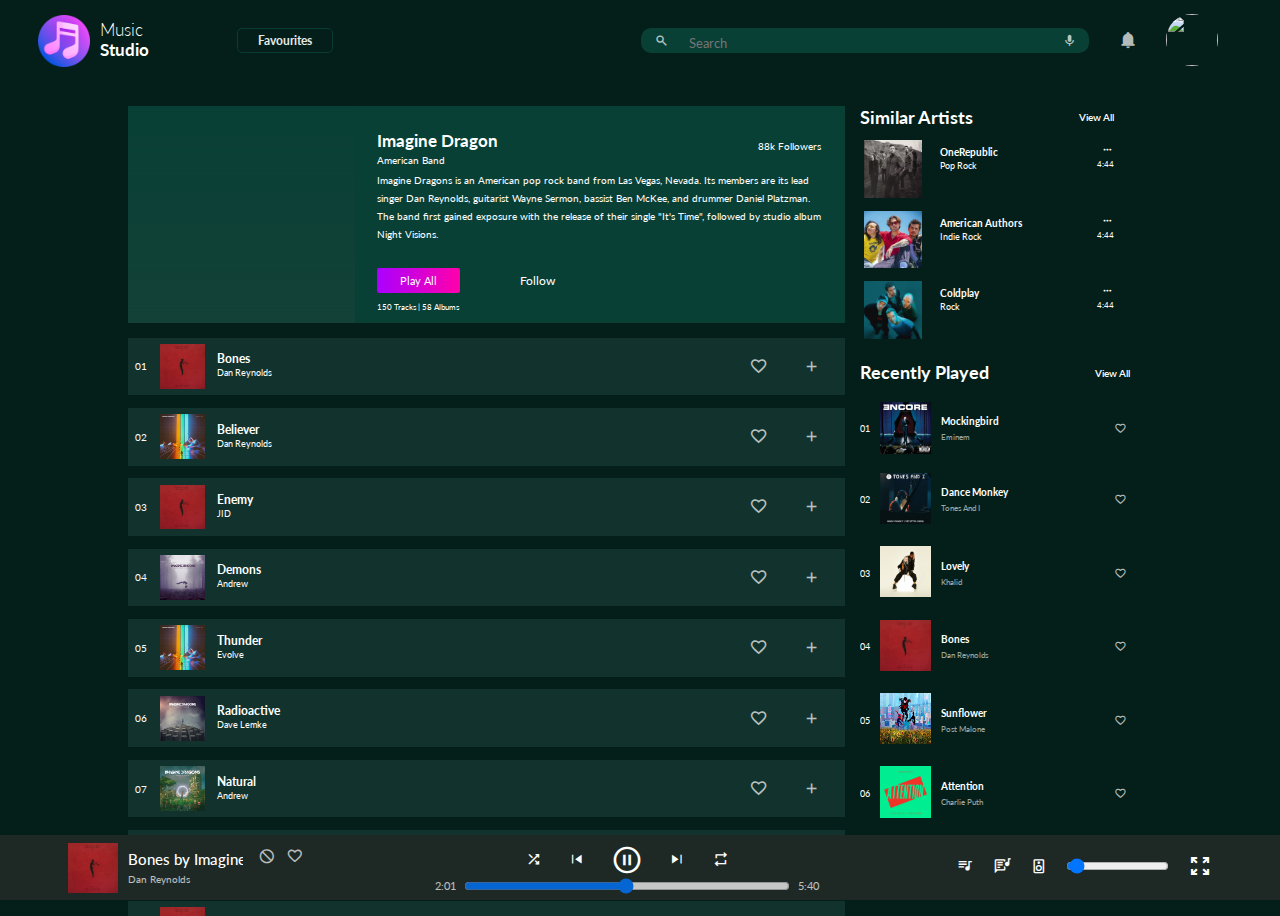
==== commit d55f6646: "dropdown menu on media query added" ====
--- a/playlist.html
+++ b/playlist.html
@@ -17,7 +17,7 @@
 
 
   <link rel="stylesheet" href="playlist.css" />
-<!-- animation css -->
+  <!-- animation css -->
   <link rel="stylesheet" href="animation.css" />
 
   <link rel="stylesheet" href="playlistPageResponsive.css" />
@@ -32,7 +32,7 @@
 
     <!-- left side of header -->
     <div class="left-contain">
-      
+
       <!-- logo and name -->
       <div class="app-identity">
         <div><img src="media/app.png"></div>
@@ -77,7 +77,7 @@
 
     <!-- Main content area -->
     <main>
-      
+
       <!-- Band information banner ------------>
       <section class="band-info-section">
 
@@ -86,10 +86,10 @@
 
         <!--about the band text-->
         <div class="band-text-container">
-          
+
           <!--band name and followers-->
           <div class="name-follower">
-            
+
             <!--band name -->
             <div id="name-style">
               <h4>Imagine Dragon</h4>
@@ -105,9 +105,10 @@
 
           <!--paragraph-->
           <div class="para">
-            <p>Imagine Dragons is an American pop rock band from Las Vegas, 
-              Nevada. Its members are its lead singer Dan Reynolds, guitarist 
-              Wayne Sermon, bassist Ben McKee, and drummer Daniel Platzman. The band first gained exposure with the release of their 
+            <p>Imagine Dragons is an American pop rock band from Las Vegas,
+              Nevada. Its members are its lead singer Dan Reynolds, guitarist
+              Wayne Sermon, bassist Ben McKee, and drummer Daniel Platzman. The band first gained exposure with the
+              release of their
               single "It's Time", followed by studio album Night Visions.</p>
 
           </div>
@@ -135,7 +136,7 @@
 
           <div class="num">01</div>
           <div class="song-cover"><img src="media/bones.jpg" alt=""></div>
-          
+
           <div class="song-name">
             <h4>Bones</h4>
             <p>Dan Reynolds</p>
@@ -147,7 +148,7 @@
 
             <span class="material-symbols-outlined">add
             </span>
-          </div> 
+          </div>
 
         </div>
 
@@ -156,7 +157,7 @@
 
           <div class="num">02</div>
           <div class="song-cover"><img src="media/believer.jpg" alt=""></div>
-          
+
           <div class="song-name">
             <h4>Believer</h4>
             <p>Dan Reynolds</p>
@@ -168,7 +169,7 @@
 
             <span class="material-symbols-outlined">add
             </span>
-          </div> 
+          </div>
 
         </div>
 
@@ -177,7 +178,7 @@
 
           <div class="num">03</div>
           <div class="song-cover"><img src="media/bones.jpg" alt=""></div>
-          
+
           <div class="song-name">
             <h4>Enemy</h4>
             <p>JID</p>
@@ -189,7 +190,7 @@
 
             <span class="material-symbols-outlined">add
             </span>
-          </div> 
+          </div>
 
         </div>
 
@@ -198,7 +199,7 @@
 
           <div class="num">04</div>
           <div class="song-cover"><img src="media/demons.jpg" alt=""></div>
-          
+
           <div class="song-name">
             <h4>Demons</h4>
             <p>Andrew</p>
@@ -210,7 +211,7 @@
 
             <span class="material-symbols-outlined">add
             </span>
-          </div> 
+          </div>
 
         </div>
 
@@ -219,7 +220,7 @@
 
           <div class="num">05</div>
           <div class="song-cover"><img src="media/believer.jpg" alt=""></div>
-          
+
           <div class="song-name">
             <h4>Thunder</h4>
             <p>Evolve</p>
@@ -231,7 +232,7 @@
 
             <span class="material-symbols-outlined">add
             </span>
-          </div> 
+          </div>
 
         </div>
 
@@ -240,7 +241,7 @@
 
           <div class="num">06</div>
           <div class="song-cover"><img src="media/radio.jpg" alt=""></div>
-          
+
           <div class="song-name">
             <h4>Radioactive</h4>
             <p>Dave Lemke</p>
@@ -252,7 +253,7 @@
 
             <span class="material-symbols-outlined">add
             </span>
-          </div> 
+          </div>
 
         </div>
 
@@ -261,7 +262,7 @@
 
           <div class="num">07</div>
           <div class="song-cover"><img src="media/bad.jpg" alt=""></div>
-          
+
           <div class="song-name">
             <h4>Natural</h4>
             <p>Andrew</p>
@@ -273,7 +274,7 @@
 
             <span class="material-symbols-outlined">add
             </span>
-          </div> 
+          </div>
 
         </div>
 
@@ -282,7 +283,7 @@
 
           <div class="num">08</div>
           <div class="song-cover"><img src="media/believer.jpg" alt=""></div>
-          
+
           <div class="song-name">
             <h4>Whatever It Takes</h4>
             <p>Dan Reynolds</p>
@@ -294,7 +295,7 @@
 
             <span class="material-symbols-outlined">add
             </span>
-          </div> 
+          </div>
 
         </div>
 
@@ -303,7 +304,7 @@
 
           <div class="num">09</div>
           <div class="song-cover"><img src="media/bones.jpg" alt=""></div>
-          
+
           <div class="song-name">
             <h4>Sharks</h4>
             <p>Evolve</p>
@@ -315,7 +316,7 @@
 
             <span class="material-symbols-outlined">add
             </span>
-          </div> 
+          </div>
 
         </div>
 
@@ -324,7 +325,7 @@
 
           <div class="num">10</div>
           <div class="song-cover"><img src="media/bad.jpg" alt=""></div>
-          
+
           <div class="song-name">
             <h4>Bad Liar</h4>
             <p>Dan Reynolds</p>
@@ -336,7 +337,7 @@
 
             <span class="material-symbols-outlined">add
             </span>
-          </div> 
+          </div>
 
         </div>
 
@@ -346,7 +347,7 @@
 
           <div class="num">11</div>
           <div class="song-cover"><img src="media/bones.jpg" alt=""></div>
-          
+
           <div class="song-name">
             <h4>Bones</h4>
             <p>Dan Reynolds</p>
@@ -358,7 +359,7 @@
 
             <span class="material-symbols-outlined">add
             </span>
-          </div> 
+          </div>
 
         </div>
 
@@ -367,7 +368,7 @@
 
           <div class="num">12</div>
           <div class="song-cover"><img src="media/believer.jpg" alt=""></div>
-          
+
           <div class="song-name">
             <h4>Believer</h4>
             <p>Dan Reynolds</p>
@@ -379,7 +380,7 @@
 
             <span class="material-symbols-outlined">add
             </span>
-          </div> 
+          </div>
 
         </div>
 
@@ -388,7 +389,7 @@
 
           <div class="num">13</div>
           <div class="song-cover"><img src="media/bones.jpg" alt=""></div>
-          
+
           <div class="song-name">
             <h4>Enemy</h4>
             <p>JID</p>
@@ -400,7 +401,7 @@
 
             <span class="material-symbols-outlined">add
             </span>
-          </div> 
+          </div>
 
         </div>
 
@@ -409,7 +410,7 @@
 
           <div class="num">14</div>
           <div class="song-cover"><img src="media/demons.jpg" alt=""></div>
-          
+
           <div class="song-name">
             <h4>Demons</h4>
             <p>Andrew</p>
@@ -421,24 +422,24 @@
 
             <span class="material-symbols-outlined">add
             </span>
-          </div> 
+          </div>
 
         </div>
 
       </section>
 
     </main>
-    
+
     <!-- Sidebar -->
     <aside>
 
       <!-- sidebar top container -->
       <section class="similar-artists-contain">
-        
+
         <!-- this part is taken from text container -->
         <!-- 1st sidebar heading -->
         <div class="name-follower">
-            
+
           <!-- similar artist -->
           <div class="name-style">
             <h2>Similar Artists</h2>
@@ -455,7 +456,7 @@
         <div class="single-song-container">
 
           <div class="song-cover"><img src="media/republic.jpg" alt=""></div>
-          
+
           <div class="song-name">
             <h4>OneRepublic</h4>
             <p>Pop Rock</p>
@@ -463,11 +464,11 @@
 
           <div class="icon-time">
             <div><span class="material-symbols-outlined">
-              more_horiz
+                more_horiz
               </span></div>
 
             <div id="duration">4:44</div>
-          </div> 
+          </div>
 
         </div>
 
@@ -476,7 +477,7 @@
         <div class="single-song-container">
 
           <div class="song-cover"><img src="media/american.jpg" alt=""></div>
-          
+
           <div class="song-name">
             <h4>American Authors</h4>
             <p>Indie Rock</p>
@@ -484,19 +485,19 @@
 
           <div class="icon-time">
             <div><span class="material-symbols-outlined">
-              more_horiz
+                more_horiz
               </span></div>
 
             <div id="duration">4:44</div>
-          </div> 
-
-        </div>
-        
+          </div>
+
+        </div>
+
         <!-- *********************** -->
         <div class="single-song-container">
 
           <div class="song-cover"><img src="media/coldplay.jpg" alt=""></div>
-          
+
           <div class="song-name">
             <h4>Coldplay</h4>
             <p>Rock</p>
@@ -504,11 +505,11 @@
 
           <div class="icon-time">
             <div><span class="material-symbols-outlined">
-              more_horiz
+                more_horiz
               </span></div>
 
             <div id="duration">4:44</div>
-          </div> 
+          </div>
 
         </div>
 
@@ -518,7 +519,7 @@
       <section class="recently-played-contain">
         <!-- this part is taken from text container -->
         <div class="name-follower">
-            
+
           <!-- similar artist -->
           <div class="name-style">
             <h2>Recently Played</h2>
@@ -537,7 +538,7 @@
 
           <div class="num">01</div>
           <img src="media/mocking.jpg" alt="">
-          
+
           <div class="song-name">
             <h4>Mockingbird</h4>
             <p>Eminem</p>
@@ -546,7 +547,7 @@
           <div class="icon">
             <span class="material-symbols-outlined">favorite
             </span>
-          </div> 
+          </div>
 
         </div>
 
@@ -555,7 +556,7 @@
 
           <div class="num">02</div>
           <div class="song-cover"><img src="media/dance.jpg" alt=""></div>
-          
+
           <div class="song-name">
             <h4>Dance Monkey</h4>
             <p>Tones And I</p>
@@ -564,7 +565,7 @@
           <div class="icon">
             <span class="material-symbols-outlined">favorite
             </span>
-          </div>    
+          </div>
 
         </div>
 
@@ -573,7 +574,7 @@
 
           <div class="num">03</div>
           <div class="song-cover"><img src="media/lovely.jpg" alt=""></div>
-          
+
           <div class="song-name">
             <h4>Lovely</h4>
             <p>Khalid</p>
@@ -582,7 +583,7 @@
           <div class="icon">
             <span class="material-symbols-outlined">favorite
             </span>
-          </div>    
+          </div>
 
         </div>
         <!-- 4th song -->
@@ -590,7 +591,7 @@
 
           <div class="num">04</div>
           <div class="song-cover"><img src="media/bones.jpg" alt=""></div>
-          
+
           <div class="song-name">
             <h4>Bones</h4>
             <p>Dan Reynolds</p>
@@ -599,7 +600,7 @@
           <div class="icon">
             <span class="material-symbols-outlined">favorite
             </span>
-          </div>    
+          </div>
 
         </div>
         <!-- 5th song -->
@@ -607,7 +608,7 @@
 
           <div class="num">05</div>
           <div class="song-cover"><img src="media/sunflower.jpg" alt=""></div>
-          
+
           <div class="song-name">
             <h4>Sunflower</h4>
             <p>Post Malone</p>
@@ -616,7 +617,7 @@
           <div class="icon">
             <span class="material-symbols-outlined">favorite
             </span>
-          </div>     
+          </div>
 
         </div>
         <!-- 6th song -->
@@ -624,7 +625,7 @@
 
           <div class="num">06</div>
           <div class="song-cover"><img src="media/attention.jpg" alt=""></div>
-          
+
           <div class="song-name">
             <h4>Attention</h4>
             <p>Charlie Puth</p>
@@ -633,14 +634,214 @@
           <div class="icon">
             <span class="material-symbols-outlined">favorite
             </span>
-          </div>    
-
-        </div>
-
-        
+          </div>
+
+        </div>
+
+
       </section>
-      
+
     </aside>
+
+    <!-- ******************************************** -->
+    <!-- View more button when screen size reduced ---------------------------------->
+    <div class="viewMore">
+
+      <span id="expand-button" class="material-symbols-outlined">more</span>
+      <!-- Conatainer for aside section media query-->
+      <div class="viewMore-dropdown-container">
+
+        <ul>
+          <h6>Similar artist</h6>
+          <li>
+            <div class="single-song-container">
+
+              <div class="song-cover"><img src="media/republic.jpg" alt=""></div>
+
+              <div class="song-name">
+                <h4>OneRepublic</h4>
+                <p>Pop Rock</p>
+              </div>
+
+              <div class="icon-time">
+                <div><span class="material-symbols-outlined">
+                    more_horiz
+                  </span></div>
+
+                <div id="duration">4:44</div>
+              </div>
+
+            </div>
+          </li>
+
+          <li>
+            <div class="single-song-container">
+
+              <div class="song-cover"><img src="media/american.jpg" alt=""></div>
+
+              <div class="song-name">
+                <h4>American Authors</h4>
+                <p>Indie Rock</p>
+              </div>
+
+              <div class="icon-time">
+                <div><span class="material-symbols-outlined">
+                    more_horiz
+                  </span></div>
+
+                <div id="duration">4:44</div>
+              </div>
+
+            </div>
+          </li>
+
+          <li>
+            <div class="single-song-container">
+
+              <div class="song-cover"><img src="media/coldplay.jpg" alt=""></div>
+
+              <div class="song-name">
+                <h4>Coldplay</h4>
+                <p>Rock</p>
+              </div>
+
+              <div class="icon-time">
+                <div><span class="material-symbols-outlined">
+                    more_horiz
+                  </span></div>
+
+                <div id="duration">4:44</div>
+              </div>
+
+            </div>
+          </li>
+
+          <h6>Recently Played</h6>
+
+          <li>
+            <div class="recent-song-container">
+
+              <div class="num">01</div>
+              <img src="media/mocking.jpg" alt="">
+    
+              <div class="song-name">
+                <h4>Mockingbird</h4>
+                <p>Eminem</p>
+              </div>
+    
+              <div class="icon">
+                <span class="material-symbols-outlined">favorite
+                </span>
+              </div>
+    
+            </div>
+          </li>
+
+          <li>
+            <!-- 2nd song -->
+        <div class="recent-song-container">
+
+          <div class="num">02</div>
+          <div class="song-cover"><img src="media/dance.jpg" alt=""></div>
+
+          <div class="song-name">
+            <h4>Dance Monkey</h4>
+            <p>Tones And I</p>
+          </div>
+
+          <div class="icon">
+            <span class="material-symbols-outlined">favorite
+            </span>
+          </div>
+
+        </div>
+          </li>
+
+          <li>
+<!-- 3rd song -->
+<div class="recent-song-container">
+
+  <div class="num">03</div>
+  <div class="song-cover"><img src="media/lovely.jpg" alt=""></div>
+
+  <div class="song-name">
+    <h4>Lovely</h4>
+    <p>Khalid</p>
+  </div>
+
+  <div class="icon">
+    <span class="material-symbols-outlined">favorite
+    </span>
+  </div>
+
+</div>
+          </li>
+
+          <li>
+            <!-- 4th song -->
+        <div class="recent-song-container">
+
+          <div class="num">04</div>
+          <div class="song-cover"><img src="media/bones.jpg" alt=""></div>
+
+          <div class="song-name">
+            <h4>Bones</h4>
+            <p>Dan Reynolds</p>
+          </div>
+
+          <div class="icon">
+            <span class="material-symbols-outlined">favorite
+            </span>
+          </div>
+
+        </div>
+          </li>
+
+          <li>
+            <!-- 5th song -->
+        <div class="recent-song-container">
+
+          <div class="num">05</div>
+          <div class="song-cover"><img src="media/sunflower.jpg" alt=""></div>
+
+          <div class="song-name">
+            <h4>Sunflower</h4>
+            <p>Post Malone</p>
+          </div>
+
+          <div class="icon">
+            <span class="material-symbols-outlined">favorite
+            </span>
+          </div>
+
+        </div>
+          </li>
+
+          <li>
+            <!-- 6th song -->
+        <div class="recent-song-container">
+
+          <div class="num">06</div>
+          <div class="song-cover"><img src="media/attention.jpg" alt=""></div>
+
+          <div class="song-name">
+            <h4>Attention</h4>
+            <p>Charlie Puth</p>
+          </div>
+
+          <div class="icon">
+            <span class="material-symbols-outlined">favorite
+            </span>
+          </div>
+
+        </div>
+          </li>
+
+        </ul>
+
+      </div>
+
+    </div>
 
   </div>
 
@@ -673,13 +874,13 @@
         <span class="material-symbols-outlined reduce-icon-size">repeat</span>
       </div>
       <div class="duration-slider">
-          <p>2:01</p>
-
-          <div class="slidecontainer">
-            <input type="range" min="1" max="100" value="50" class="slider" id="myRange">
-          </div>   
-            
-          <p>5:40</p>
+        <p>2:01</p>
+
+        <div class="slidecontainer">
+          <input type="range" min="1" max="100" value="50" class="slider" id="myRange">
+        </div>
+
+        <p>5:40</p>
 
       </div>
     </div>
--- a/playlist.css
+++ b/playlist.css
@@ -339,7 +339,7 @@
 }
 
 /* Container for song row */
-.single-song-container {
+main .single-song-container {
     display: flex;
     width:100%;
     height: 4.5vw;
@@ -429,6 +429,7 @@
     overflow: scroll; */
 }
 
+
 .similar-artists-contain .name-follower{
     height: auto;
     margin-bottom: 10px;
@@ -448,9 +449,15 @@
 /* similar song list modification of original */
 .similar-artists-contain .single-song-container {
     height:auto;
-    background-color: transparent;
     position: relative;
-    margin-top: 1.5vw
+    margin-top: 1.5vw;
+
+    display: flex;
+    width:100%;
+    height: 4.5vw;
+    margin-top: 1vw;
+    align-items: center;
+    justify-content: space-around;
 
 }
 
@@ -488,6 +495,8 @@
 #duration {
     font-size: 0.6vw;
 }
+
+
 
 .single-song-container .icon-time{
     position: absolute;
@@ -514,7 +523,7 @@
     height: auto; 
 }
 
-.recently-played-contain .recent-song-container {
+.recent-song-container {
     margin-top: 1.5vw;
     height: auto;
 
@@ -525,7 +534,7 @@
     position: relative;
 }
 
-.recently-played-contain .recent-song-container .num {
+.recent-song-container .num {
     font-size: 0.7vw;
     margin-right: 10px;
 }
@@ -540,18 +549,23 @@
     
 }
 
-.recently-played-contain .recent-song-container img {
+.recent-song-container img {
     width:4vw;
     height:4vw;
     margin-right: 10px;
 }
 
-.recently-played-contain .recent-song-container .icon {
+.recent-song-container .icon {
     position: absolute;
     right: 15px;
 }
 
 .recently-played-contain .icon .material-symbols-outlined{
+    font-size: 1vw; 
+}
+
+/* dropdown part */
+.viewMore .icon .material-symbols-outlined{
     font-size: 1vw; 
 }
 
@@ -741,8 +755,126 @@
     width: 100%;
 }
 
-
-
-
-  
-  +/* Footer ends here------------------------------------------- */
+/* ****************************************************** */
+
+
+/* View More button when screen size reduce */
+.viewMore {
+    height: 45px;
+    width: 40px;
+
+    background-color: var(--FgBlue);
+    color: white;
+
+    position: fixed;
+    right: 0;
+    top: 100px;
+
+    border-top-left-radius: 10px;
+    border-bottom-left-radius:10px;
+
+    display: none;
+}
+
+/* expand symbol---- */
+#expand-button {
+    font-size: 40px;
+    position: fixed;
+    right: 2px;
+    top: 102px;
+}
+
+/* backround will hidden when hover */
+.viewMore:hover{
+    background-color: var(--BgBlue)
+}
+
+#expand-button:hover{
+    cursor: pointer;
+    color: rgb(255, 166, 0)
+}
+
+/* queue sidebar will showup */
+.viewMore:hover .viewMore-dropdown-container{
+    display: block;
+}
+
+/* DROPDOWN menu container style */
+.viewMore-dropdown-container {
+   
+    position: fixed;
+    right: 0;
+    top: 140px;
+
+    background-color: var(--FgBlue);
+    min-width: 25vw;
+    box-shadow: 0px 8px 16px 0px rgba(0,0,0,0.2);
+
+    border-radius: 5px;
+    color: white;
+    right: 0;
+    z-index: 10;
+
+    display: none;
+
+    overflow: scroll;
+}
+
+/* list item->queue */
+.viewMore-dropdown-container li{
+    list-style: none;
+    padding: 5px 0px 5px 5px;
+    border:1px solid var(--BgBlue);
+    font-size: 3vw;
+    background-color: rgb(0, 35, 26);
+    
+}
+
+.viewMore-dropdown-container li:hover{
+    cursor: pointer;
+    opacity: 0.7;
+}
+
+/* styling chane for similar artist inside dropdown */
+
+.viewMore .single-song-container {
+    height:auto;
+    position: relative;
+    /* margin-top: 1vw; */
+    display: flex;
+    width:100%;
+    height: 4.5vw;
+
+    align-items: center;
+    justify-content: space-around;
+
+}
+
+/* adjusting size of song durationa and more option icon */
+.viewMore .single-song-container .icon-time {
+    position: absolute;
+    top: -11px;
+    right: 35px;
+}
+
+/* Recently Played song dropdown design adjustment */
+
+.viewMore .recent-song-container {
+    
+    margin-top: 0;
+    height: auto;
+
+    display: flex;
+    align-items: center;
+    
+    background-color: transparent;
+    position: relative;
+}
+
+.viewMore .icon .material-symbols-outlined{
+    font-size: 1vw; 
+}
+
+
+
--- a/playlistPageResponsive.css
+++ b/playlistPageResponsive.css
@@ -1,6 +1,6 @@
 @media (max-width: 800px) {
 	/* animated favourites text will be hidden for this viewport width*/
-	/* .viewMore {
+	.viewMore {
         display: block;
     }
 
@@ -10,7 +10,7 @@
 
     main {
         width:100%;
-    } */
+    }
 
     /* header media query --------------------- */
     .app-identity img {
